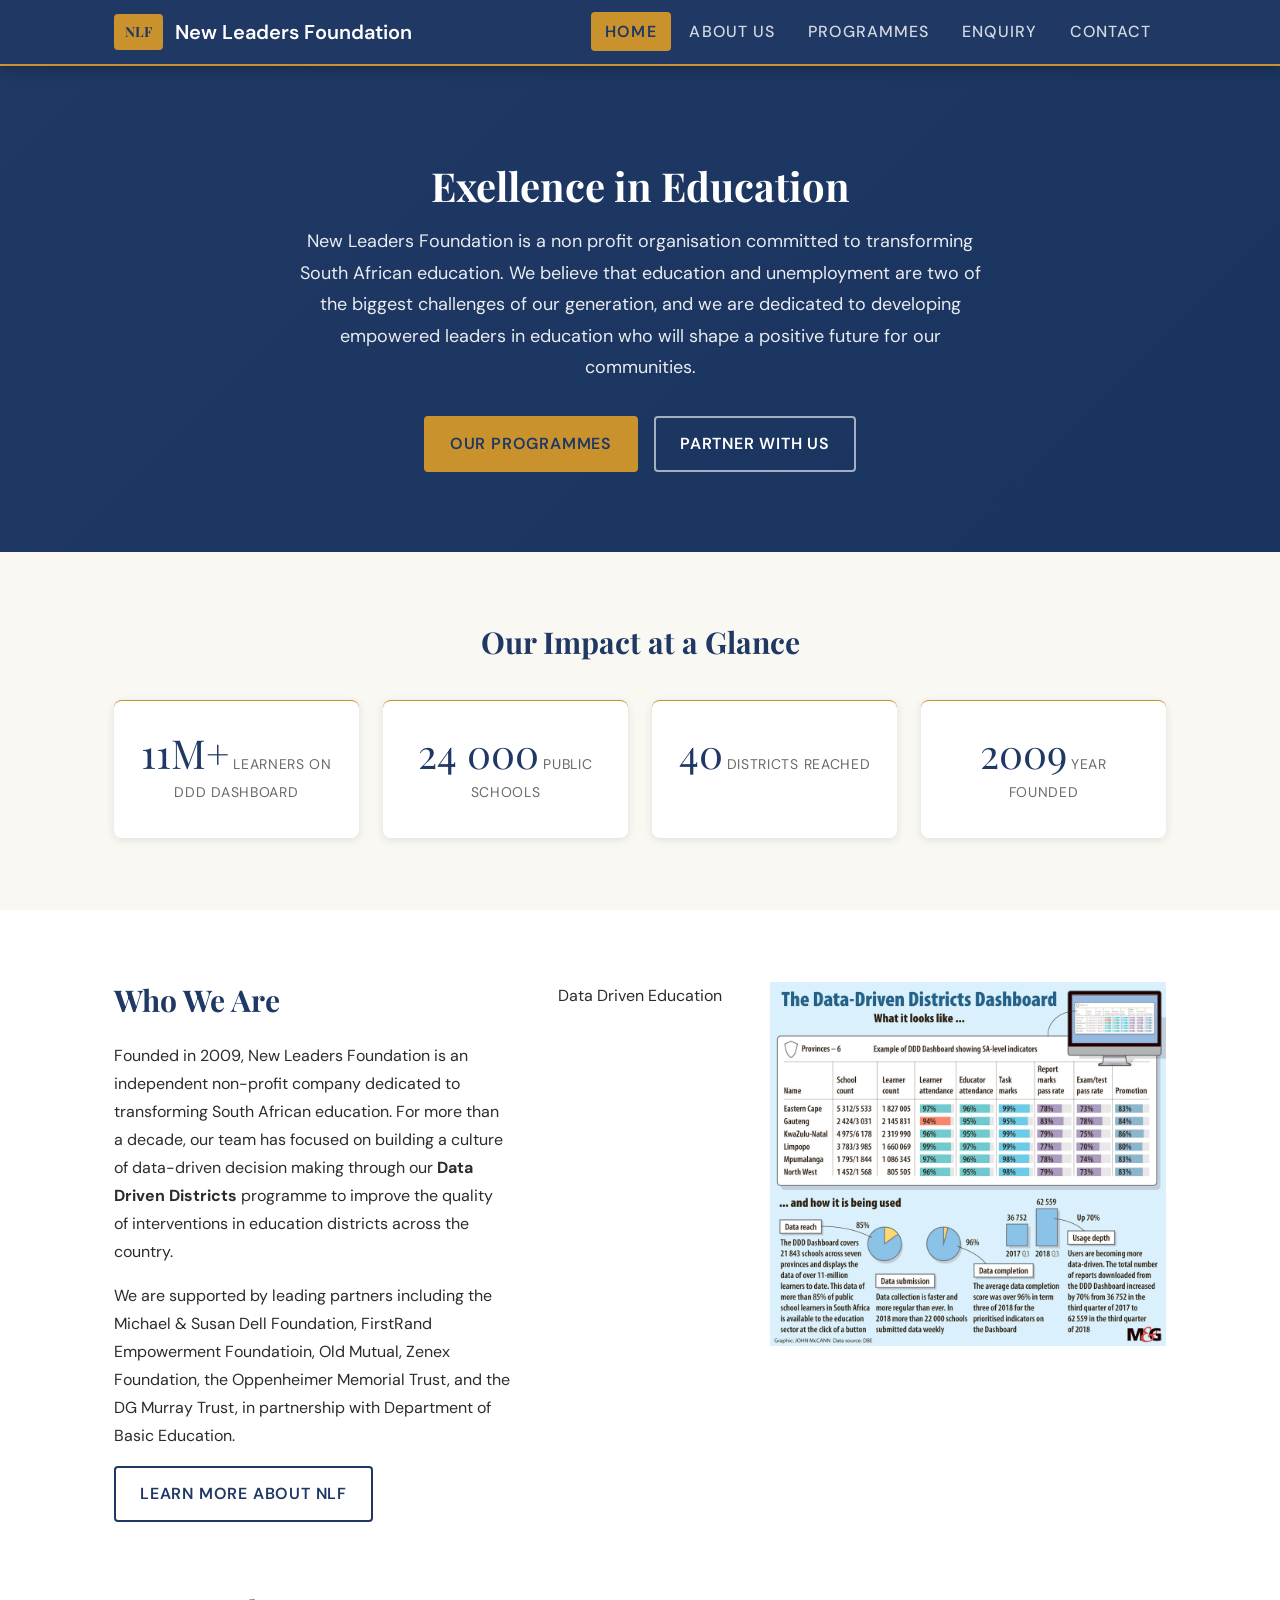
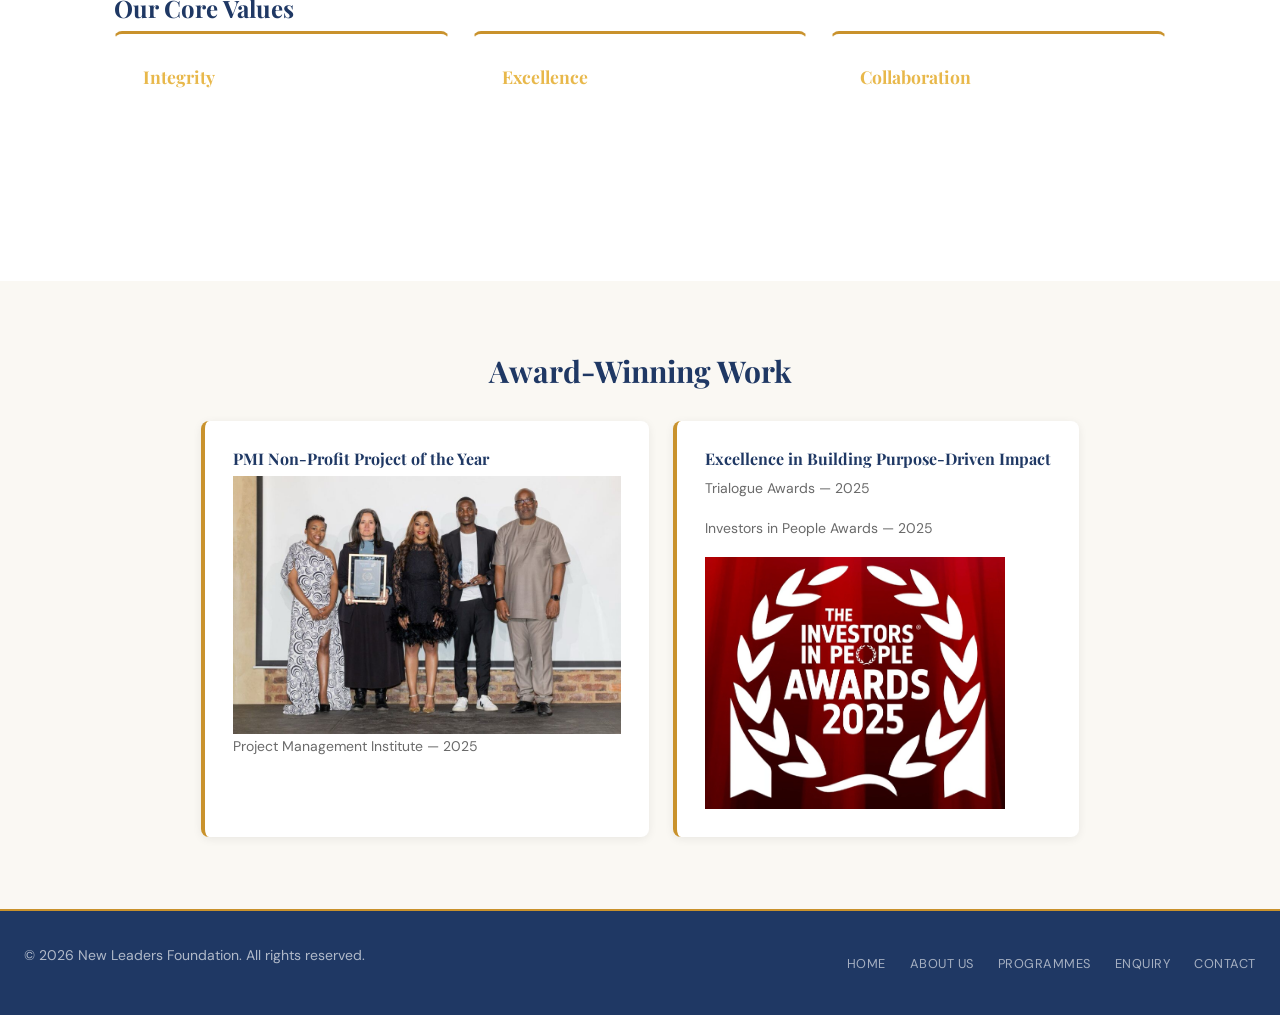
==== index.html @ c0b9c9fb "Adding all div tags needed to page" ====
<!DOCTYPE html>
<html lang="en">
<head>
    
    <meta charset="Utf-8">
    
    <meta name="viewport" content="width=device-width, initial-scale=1.0">
      
    <meta name="description" content="This is the New Leaders Foundation website. We are a non profit organization dedicated to developing and aiding the next generation of leaders."/>
    <meta name="keywords" content="New Leaders Foundation, NLF, Data Driven Districts, DDD, education, South Africa, NPO, DBE"/>
    <meta name="author" content="New Leaders Foundation"/>
    <title>Home - New Leaders Foundation</title>

    <!-- Same stylesheet used by all 5 pages -->
         <link rel="stylesheet" href="css/style.css">
         
    </head>

<body>
    <!-- The header has the NLF wording and the navigation menu, which is present on all pages -->
       <header>
          <div class="header-inner">
        <a href="index.html" class="logo">
        <span class="logo-badge">NLF</span>
        <span class="logo-name">New Leaders Foundation</span>
        </a>
     
        <!-- Navigation menu with links to all pages -->
        <nav aria-label="Main navigation">
          <ul class="nav-list">
            <li><a href="index.html" class="active">Home</a></li>
            <li><a href="about.html">About Us</a></li>
            <li><a href="services.html">Programmes</a></li>
            <li><a href="enquiry.html">Enquiry</a></li>
            <li><a href="contact.html">Contact</a></li>
          </ul>
        </nav>
       </div>
    </header>

    <!-- Main content has content for the home page -->
    <main>
    
     <!-- hero section with NLF's mission statement, core tagline, and 2 call-to-action button directing users to key pages -->
     <section class="hero">
        <div class="hero-content">
            <h1>Exellence in Education</h1>
            <p>
               New Leaders Foundation is a non profit organisation committed to transforming South African education.
               We believe that education and unemployment are two of the biggest challenges of our generation,
               and we are dedicated to developing empowered leaders in education who will shape a positive future
               for our communities.
            </p>

            <!-- Call-to-action buttons -->
             <div class="hero-buttons">
                <a href="services.html" class="btn btn-primary">Our Programmes</a>
                <a href="enquiry.html" class="btn btn-secondary">Partner With Us</a>
            
             </div>
        </div>
     </section>

        
        <section class="stats">
           <div class="container">
        <h2>Our Impact at a Glance</h2>
                <div class="stats-grid">
        <!-- 11M figure from DDD case study on newleaders.co.za -->
         <div class="stat-card">
         <span class="stat-number">11M+</span>
         <span class="stat-label">Learners on DDD Dashboard</span>
        </div>
         <!-- 24 000 schools from Trialogue / NLF directory listing -->
               <div class="stat-card">
              <span class="stat-number">24 000</span>
              <span class="stat-label">Public Schools</span>
            </div>
            <!-- 40 districts stated on newleaders.co.za homepage -->
              <div class="stat-card">
              <span class="stat-number">40</span>
              <span class="stat-label">Districts Reached</span>
              </div>
            <!-- Founded 2009, confirmed in PAIA manual and site -->
              <div class="stat-card">
              <span class="stat-number">2009</span>
              <span class="stat-label">Year Founded</span>
              </div>
            </div>
           </div>
      </section>
        
        <!-- New section talking about who we are -->
        <section class="about-summary">
          <div class="container">
                <div class="two-col">
                    <div class="col-text">
            <h2>Who We Are</h2>
            <p>
              Founded in 2009, New Leaders Foundation is an independent
              non-profit company dedicated to transforming South African
              education. For more than a decade, our team has focused on
              building a culture of data-driven decision making through our
              <strong>Data Driven Districts</strong> programme to improve
              the quality of interventions in education districts across the
              country.
            </p>
            <p>
               We are supported by leading partners including the 
               Michael & Susan Dell Foundation, FirstRand Empowerment
               Foundatioin, Old Mutual, Zenex Foundation, the Oppenheimer
               Memorial Trust, and the DG Murray Trust, in partnership with
               Department of Basic Education.
            </p>
            <a href="about.html" class="btn btn-outline">Learn More About NLF</a>
                    </div>
        
            <!-- Right column: image placeholder -->
          
              <p> Data Driven Education</p>
              <div class="col-image">
              <figure>
              <img src="img/Data Driven Education.jpg" alt="Data Driven Education" width="500" height="400">
            </figure>
              </div>
                </div>
          </div>
      </section>

      <!--  CORE VALUES SECTION Values taken directly from NLF's About Us page on www.newleaders.co.za — exact wording preserved. -->
      <section class="values">
        <div class="container">
          <h2>Our Core Values</h2>
              <div class="values-grid">
                <div class="value-card">
            <!-- Value 1: Integrity — exact quote from NLF site -->
              <h3>Integrity</h3>
              <p>
                "We are honest, open, ethical and fair. Our clients trust us
                to adhere to our word. We are honest about our impact and
                courageously learn from our successes and failures."
              </p>
             </div>
             <div class="value-card">
            <!-- Value 2: Excellence — exact quote from NLF site -->
              <h3>Excellence</h3>
              <p>
                "We strive to excel in everything we do. We consistently push
                our boundaries and measure our delivery. We boldly confront
                uncertainty and armed with passion and entrepreneurial spirit
                we deliver innovative solutions."
              </p>
               </div>
               <div class="value-card">
            <!-- Value 3: Collaboration — exact quote from NLF site -->
              <h3>Collaboration</h3>
              <p>
                "We believe that people working together can create greater
                impact than any one individual or organisation can accomplish
                alone."
              </p>
              </div>
            </div>
        </div>
      </section>
    

      <!-- AWARDS SECTION 2025 award recognition sourced from Trialogue NPO directory. -->
      <section class="awards">
        <div class="container">
          <h2>Award-Winning Work</h2>
              <div class="award-cards">
                <div class="award-card">
              <h3>PMI Non-Profit Project of the Year</h3>
             <small><img src="img/PrestigeAwards.jpg" alt="PMI Non-Profit Project of the Year Award" width="400" height="300"></small>
              <p>Project Management Institute &mdash; 2025</p>
              </div>
               <div class="award-card">
              <h3>Excellence in Building Purpose-Driven Impact</h3>
               <p>Trialogue Awards &mdash; 2025</p>
              <p>Investors in People Awards &mdash; 2025</p>
                 <small><img src="img/award won.png" alt="Investors in People Awards" width="300" height="300"></small>
                </div>
              </div>
        </div>
       </section>

    </main>

    <!-- The footer contains copyright information and is identical on all 5 pages -->
    <footer>
      <div class="footer-inner">
        <p>&copy; 2026 New Leaders Foundation. All rights reserved.</p>
       
       <nav aria-label="Footer navigation">
          <ul class="footer-nav">
            <li><a href="index.html">Home</a></li>
            <li><a href="about.html">About Us</a></li>
            <li><a href="services.html">Programmes</a></li>
            <li><a href="enquiry.html">Enquiry</a></li>
            <li><a href="contact.html">Contact</a></li>
        </ul>
        </nav>
      </div>
    </footer>

    <!-- Scripts -->
    <script src="js/script.js"></script>
</body>
</html>
---- css/style.css ----
@import url('https://fonts.googleapis.com/css2?family=Playfair+Display:wght@600;700&family=DM+Sans:wght@400;500;600&display=swap');

/* Root variables for colors and fonts */
:root {
    --navy-color: #1f3864;
    --gold-color: #c9922c;
    --cream-color: #faf8f3;
    --white-color: #ffffff;
    --text: #2c2c2c;
    --muted: #6a6a6a;
    --border-color: #e0dbd2; 
    --font-heading: 'Playfair Display', Georgia, serif;
    --font-body: 'DM Sans', Arial, sans-serif;
    --max-width: 1100px;
    --radius: 8px;
}

/*Reset some default styles */
*, *::before, *::after {
    box-sizing: border-box;
    margin: 0;
    padding: 0;
}

html {scroll-behavior: smooth; }

body {
    font-family: var(--font-body);
    font-size: 1rem;
    color: var(--text);
    background-color: var(--white-color);
    line-height: 1.75;
}

ul, ol { list-style: none; }
img { max-width: 100%; height: auto; display: block; }
a { text-decoration: none; color: inherit; }
p { margin-bottom: 1rem; }
p:last-child { margin-bottom: 0; }

h1, h2, h3, h4, h5, h6 {
    font-family: var(--font-heading);
    color: var(--navy-color);
    margin-bottom: 0.5rem;
    line-height: 1.2;
}

/*Container*/
.container {
    max-width: var(--max-width);
    margin: 0 auto;
    padding: 0 1.5rem;
}

/*Header*/
header {
    background-color: var(--navy-color);
    position: sticky;
    top: 0;
    z-index: 100;
    border-bottom: 2px solid var(--gold-color);
    box-shadow: 0 2px 12px rgba(0, 0, 0, 0.3);
}

.header-inner {
    max-width: var(--max-width);
    margin: 0 auto;
    padding: 0.9rem 1.5rem;
    display: flex;
    align-items: center;
    justify-content: space-between;
    gap: 1rem;
}

.logo { display: flex; align-items: center; gap: 0.75rem; }

.logo-badge {
    background-color: var(--gold-color);
    color: var(--navy-color);
    font-family: var(--font-heading);
    font-size: 0.875rem;
    font-weight: 700;
    padding: 0.35rem 0.7rem;
    border-radius: 4px;
}

.logo-name { color: var(--white-color); font-size: 1.25rem; font-weight: 600; }

.nav-list { display: flex; gap: 0.25rem; }

.nav-list a {
    color: rgba(255, 255, 255, 0.8);
    font-weight: 500;
    font-size: 1rem;
    letter-spacing: 0.07em;
    text-transform: uppercase;
    padding: 0.55rem 0.9rem;
    border-radius: 4px;
    transition: background-color 0.3s, color 0.3s;
}

.nav-list a:hover {
    background-color: rgba(255, 255, 255, 0.1);
    color: var(--white-color);
}

/*Active state for navigation links*/
.nav-list a:active { background-color: rgba(201, 146, 44, 0.25); }

/*Highlights the current page in the navigation*/
.nav-list a.active {
    background-color: var(--gold-color);
    color: var(--navy-color);
    font-weight: 600;
}

/*Buttons*/
.btn {
    display: inline-block;
    padding: 0.75rem 1.5rem;
    font-family: var(--font-body);
    font-size: 1rem;
    font-weight: 600;
    letter-spacing: 0.05em;
    text-transform: uppercase;
    border: 2px solid transparent;
    border-radius: 4px;
    cursor: pointer;
    transition: transform 0.2s, box-shadow 0.2s, background-color 0.3s;
}

.btn:hover { transform: translateY(-2px); box-shadow: 0 4px 16px rgba(0, 0, 0, 0.2); }
.btn:active { transform: translateY(0); box-shadow: none; }
.btn:focus-visible { outline: 3px solid var(--gold-color); outline-offset: 3px; }

.btn-primary {background-color: var(--gold-color); color: var(--navy-color); border-color: var(--gold-color); }
.btn-primary:hover { background-color: #e8b84b; border-color: #e8b84b; }

.btn-secondary { background-color: transparent; color: var(--white-color); border-color: rgba(255, 255, 255, 0.6); }
.btn-secondary:hover { background-color: rgba(255, 255, 255, 0.1); border-color: var(--white-color); }

.btn-outline { background-color: transparent; color: var(--navy-color); border-color: var(--navy-color); }
.btn-outline:hover { background-color: var(--navy-color); color: var(--white-color); }

/*Hero Section*/
.hero {
    background: linear-gradient(135deg, var(--navy-color) 0%, #1a3460 100%);
    padding: 6rem 1.5rem 5rem;
    text-align: center;
    color: var(--white-color); 
}

.hero-content { max-width: 700px; margin: 0 auto; }

.hero h1 { font-size: 2.5rem; margin-bottom: 1rem; color: var(--white-color); }
.hero p { font-size: 1.125rem; margin-bottom: 2rem; color: rgba(255, 255, 255, 0.9); }

.hero-buttons { display: flex; justify-content: center; gap: 1rem; flex-wrap: wrap; }

/* Page banner*/

.page-banner {
    background: linear-gradient(135deg, var(--navy-color) 0%, #1a3460 100%) ;
    padding: 3rem 1.5rem;
    text-align: center;
    color: var(--white-color);
    border-bottom: 2px solid var(--gold-color);
}

.page-banner h1 { font-size: 2rem; margin-bottom: 0.75rem; color: var(--white-color); }
.page-banner p { max-width: 540px; margin: 0 auto; color: rgba(255, 255, 255, 0.9); }

/*Content Sections*/
.content-section { padding: 4rem 1.5rem; }
.content-section.bg-light { background-color: var(--cream-color); }
.content-section h2 { font-size: 1.875rem; margin-bottom: 1rem; }
.content-section p { max-width: 720px; }

/*Two-column layout*/
.two-col {
    display: flex;
    gap: 3rem;
    flex-wrap: wrap;
    align-items: flex-start;
}
.col-text { flex: 1 1 280px; }
.col-image { flex: 1 1 280px; }

/*image placeholder*/
.image-placeholder {
    background-color: var(--cream-color);
    border: 2px dashed var(--border-color);
    border-radius: var(--radius);
    height: 15rem;
    display: flex;
    align-items: center;
    justify-content: center;
    color: var(--muted);
    gap: 0.5rem;
    text-align: center;
}

.image-placeholder small { font-size: 0.75rem; font-family: var(--font-body); }

/*Stats*/
.stats { padding: 4.5rem 1.5rem; background-color: var(--cream-color); }
.stats h2 { text-align: center; font-size: 1.875rem; margin-bottom: 2.5rem; }

.stats-grid {
    display: grid;
    grid-template-columns: repeat(auto-fit, minmax(11rem, 1fr));
    gap: 1.5rem;
}

.stat-card {
    background-color: var(--white-color);
    border-top: 1px solid var(--gold-color);
    border-radius: var(--radius);
    padding: 2rem 1.5rem;
    text-align: center;
    box-shadow: 0 2px 10px rgba(0, 0, 0, 0.1);
    transition: transform 0.2s;
}

.stat-card:hover { transform: translateY(-3px); }

.stat-number { font-family: var(--font-heading); font-size: 2.5rem; color: var(--navy-color); line-height: 1; }
.stat-label { font-size: 0.875rem; color: var(--muted); text-transform: uppercase; letter-spacing: 0.05em; margin-top: 0.5rem; }

/*About summary*/
.about-summary { padding: 4.5rem 1.5rem; }
.about-summary h2 { font-size: 1.875rem; margin-bottom: 1.5rem; }

/*Value section*/
.values-section { padding: 4.5rem 1.5rem; background-color: var(--navy-color); }
.values-section h2 { font-size: 1.875rem; margin-bottom: 2.5rem; color: var(--white-color); }

.values-grid { display: grid; grid-template-columns: repeat(auto-fit, minmax(16rem, 1fr));  gap: 1.5rem; }

.value-card {
    background-color: rgba(255, 255, 255, 0.06);
    border: 1px solid rgba(255, 255, 255, 0.1);
    border-top: 3px solid var(--gold-color);
    border-radius: var(--radius);
    padding: 2rem 1.75rem;
    transition: background-color 0.2s, transform 0.2s;
}

.value-card:hover { background-color: rgba(255, 255, 255, 0.1); transform: translateY(-3px); }
.value-card:active { transform: translateY(0); }
.value-card h3 { font-size: 1.1rem; color: #e8b84b; margin-bottom: 0.6rem; }
.value-card p { font-size: 0.9rem; color: rgba(255, 255, 255, 0.75); font-style: italic; }

/*Awards*/
.awards { padding: 4.5rem 1.5rem; background-color: var(--cream-color); text-align: center; }
.awards h2 { font-size: 1.875rem; margin-bottom: 2rem; }

.award-cards { display: flex; gap: 1.5rem; flex-wrap: wrap; justify-content: center; }

.award-card {
    background-color: var(--white-color);
    border-left: 4px solid var(--gold-color);
    border-radius: var(--radius);
    padding: 1.75rem;
    max-width: 28rem;
    text-align: left;
    box-shadow: 0 2px 10px rgba(0, 0, 0, 0.07);
    transition: box-shadow 0.2s;
}

.award-card:hover { box-shadow: 0 4px 20px rgba(0, 0, 0, 0.15); }
.award-card h3 { font-size: 1rem; color: var(--navy-color); margin-bottom: 0.5rem; }
.award-card p { font-size: 0.875rem; color: var(--muted); }

.awards-light { margin-top: 1.5rem; justify-content: flex-start; }

.award-card-light {
    background-color: var(--cream-color);
    border: 1px solid var(--border-color);
    border-left: 4px solid var(--gold-color);
    border-radius: var(--radius);
    padding: 1.75rem;
    max-width: 30rem;
}

/*Mission grid*/
.mission-grid { display: grid; grid-template-columns: repeat(auto-fit, minmax(16rem, 1fr)); gap: 1.5rem; margin-top: 1.5rem; }

.mission-card {
    background-color: var(--white-color);
    border-left: 4px solid var(--gold-color);
    border-radius: var(--radius);
    padding: 2rem 1.75rem;
    box-shadow: 0 2px 10px rgba(0, 0, 0, 0.07);
}

.mission-card h3 { font-size: 1.1rem; color: var(--navy-color); margin-bottom: 0.5rem; }

/*Team grid*/
.team-grid { display: grid; grid-template-columns: repeat(auto-fit, minmax(14rem, 1fr)); gap: 1.5rem; margin-top: 2rem; }

.team-card {
    background-color: var(--cream-color);
    border-radius: var(--radius);
    padding: 2rem 1.75rem;
    text-align: center;
    transition: transform 0.2s, box-shadow 0.2s;
}

.team-card:hover { transform: translateY(-3px); box-shadow: 0 4px 20px rgba(0, 0, 0, 0.1); }
.team-card:active { transform: translateY(0); }

.team-avatar { font-size: 3rem; margin-bottom: 0.75rem; }
.team-card h3 { font-size: 1.1rem; color: var(--navy-color); margin-bottom: 0.5rem; }
.team-role { font-size: 0.75rem; font-weight: 600; color: var(--gold-color); letter-spacing: 0.06em; text-transform: uppercase; margin-bottom: 0.75rem; }

/*Lists*/
.partner-list { list-style: disc; padding-left: 1.5rem; margin-top: 1rem; }
.partner-list li { margin-bottom: 0.5rem; font-size: 0.9375rem; }

.content-list { list-style: disc; padding-left: 1.5rem; margin: 0.75rem 0 1rem; }
.content-list li { margin-bottom: 0.5rem; }

.process-list { list-style: decimal; padding-left: 1.75rem; margin: 1rem 0; }
.process-list li { margin-bottom: 1rem; }

/*Impact grid*/
.impact-grid { display: grid; grid-template-columns: repeat(auto-fit, minmax(14rem, 1fr)); gap: 1.5rem; margin-top:1.75rem }

.impact-card {
    background-color: var(--white-color);
    border-top: 3px solid var(--gold-color);
    border-radius: var(--radius);
    padding: 2rem 1.75rem;
    box-shadow: 0 2px 10px rgba(0, 0, 0, 0.07);
    transition: transform 0.2s;
}
.impact-card:hover { transform: translateY(-3px); }
.impact-card h3 { font-size: 1.1rem; color: var(--navy-color); margin-bottom: 0.5rem; }

/*Enquiry options*/
.options-grid { display: grid; grid-template-columns: repeat(auto-fit, minmax(15rem, 1fr)); gap: 1.5rem; margin-top: 1.5rem; }

.option-card {
    background-color: var(--cream-color);
    border-top: 3px solid var(--gold-color);
    border-radius: var(--radius);
    padding: 2rem 1.75rem;
    transition: transform 0.2s;
}

.option-card:hover { transform: translateY(-3px); }
.option-card h3 { font-size: 1.1rem; color: var(--navy-color); margin-bottom: 0.75rem; }

/*Forms*/
.form-container { max-width: 680px; }
.enquiry-form { margin-top: 1.5rem; }
.form-group { margin-bottom: 1.5rem; }

.form-group label {
    display: block;
    font-size: 0.8rem;
    font-weight: 600;
    color: var(--navy-color);
    letter-spacing: 0.04em;
    text-transform: uppercase;
    margin-bottom: 0.5rem;
}

.form-group input,
.form-group select,
.form-group textarea {
    width: 100%;
    padding: 0.75rem 1rem;
    border: 1.5px solid var(--border-color);
    font-size: 0.9375rem;
    font-family: var(--font-body);
    color: var(--text);
    background-color: var(--white-color);
    border-radius: var(--radius);
    transition: border-color 0.2s, box-shadow 0.2s;
}

.form-group input:hover,
.form-group select:hover,
.form-group textarea:hover { border-color: #bbb6aa; }

.form-group input:focus,
.form-group select:focus,
.form-group textarea:focus {
    border-color: var(--gold-color);
    box-shadow: 0 0 0 3px rgba(201, 146, 44, 0.25);
    outline: none;
 }

 .form-group input:active,
 .form-group select:active,
 .form-group textarea:active { box-shadow: inset 0 1px 4px rgba(0, 0, 0, 0.1); }

 .required { color: #c0392b; }
 .form-note { font-size: 0.75rem; color: var(--muted); margin-top: 0.4rem; }

 /*Office locations*/
.office-grid { display: grid; grid-template-columns: repeat(auto-fit, minmax(16rem, 1fr)); gap: 1.75rem; margin-top: 1.75rem; }

.office-card {
    background-color: var(--cream-color);
    border-left: 3px solid var(--gold-color);
    border-radius: var(--radius);
    padding: 2rem 1.75rem;
    transition: box-shadow 0.2s;
}

.office-card:hover { box-shadow: 0 4px 20px rgba(0, 0, 0, 0.1); }
.office-card h3 { font-size: 1.1rem; color: var(--navy-color); margin-bottom: 0.5rem; font-weight: 700; }
 
address { font-style: normal; line-height: 1.8; font-size: 0.9375rem; margin-bottom: 1rem; }
.contact-details { list-style: none; }
.contact-details li { margin-bottom: 0.5rem; font-size: 0.9375rem; }
.contact-details a { color: var(--navy-color); text-decoration: underline; transition: color 0.2s; }
.contact-details a:hover { color: var(--gold-color); }

/*Map placeholders*/
.maps-grid { display: grid; grid-template-columns: repeat(auto-fit, minmax(16rem, 1fr)); gap: 1.75rem; margin-top: 1.75rem; }

.map-placeholder {
    background-color: var(--cream-color);
    border: 2px dashed var(--border-color);
    border-radius: var(--radius);
    height: 12rem;
    display: flex;
    flex-direction: column;
    align-items: center;
    justify-content: center;
    color: var(--muted);
    font-size: 1.25rem;
    gap: 0.5rem;
    text-align: center;
}

.map-placeholder small { font-size: 0.75rem; display: block; }

/*Footer*/
footer {
    background-color: var(--navy-color);
    padding: 2rem 1.5rem;
    border-top: 2px solid var(--gold-color);
}

.footer-inner {
    display: flex;
    align-items: center;
    justify-content: space-between;
    flex-wrap: wrap;
    gap: 1rem;
    color: rgba( 255, 255, 255, 0.65);
}

.footer-inner p { font-size: 0.875rem; }

.footer-nav { display: flex; gap: 1.5rem; flex-wrap: wrap; }

.footer-nav a {
    font-size: 0.8rem;
    color: rgba(255,255,255,0.6);
    letter-spacing: 0.04em;
    text-transform: uppercase;
    transition: color 0.2s;
}

.footer-nav a:hover { color: #e8b84b; }
.footer-nav a:active { color: var(--gold-color); }

/*Responsive design
 Breakpoints: Phone:520px, Tablet: 900px*/
@media (max-width: 900px) {

/*Layout*/

.two-col { flex-direction: column; gap: 2rem; }
.col-text, .col-image { flex: 1 1 100%; }
.stats-grid { grid-template-columns: repeat(2, 1fr); }
.values-grid { grid-template-columns: repeat(2, 1fr); }
.team-grid { grid-template-columns: repeat(2, 1fr); }

.content-section, .stats, .values-section, .awards, .about-summary { padding: 3rem 1.5rem; }

/*Typography*/
.hero h1 { font-size: 2rem; }
.hero { padding: 4rem 1.5rem 3rem; }
.page-banner h1 { font-size: 1.875rem; }
.content-section h2, .stats h2, .values-section h2, .awards h2 { font-size: 1.625rem; }
.stat-number { font-size: 2rem; }

/*Navigation*/
.nav-list a { font-size: 0.75rem; padding: 0.5rem 0.7rem; }
.logo-name { font-size: 1rem; }

/*Images*/
img { max-width: 100%; width: 100%; height: auto; }
 .img-placeholder { height: 13rem; }
 .map-placeholder { height: 10rem; }
}

/*Phone*/
@media (max-width: 520px) {

 /* Layout */
    .header-inner { flex-direction: column; align-items: flex-start; gap: 0.5rem; }
    .nav-list { width: 100%; flex-wrap: wrap; padding-bottom: 0.5rem; }
    .stats-grid, .values-grid, .team-grid, .mission-grid,
    .impact-grid, .options-grid, .office-grid, .maps-grid { grid-template-columns: 1fr; }
    .award-cards { flex-direction: column; }
    .award-card, .award-card-light { max-width: 100%; }
    .hero-buttons { flex-direction: column; align-items: center; }
    .hero-buttons .btn { width: 100%; max-width: 18rem; text-align: center; }
    .content-section, .stats, .values-section, .awards, .about-summary { padding: 2.5rem 1rem; }
    .footer-inner { flex-direction: column; align-items: center; text-align: center; }
    .footer-nav   { justify-content: center; gap: 1rem; }
    .container    { padding: 0 1rem; }

    /* Typography */
    .hero h1 { font-size: 1.75rem; }
    .hero p  { font-size: 1rem; }
    .hero    { padding: 3rem 1rem 2rem; }
    .page-banner h1 { font-size: 1.75rem; }
    .page-banner    { padding: 2.5rem 1.25rem; }
    .content-section h2, .stats h2, .values-section h2, .awards h2 { font-size: 1.4rem; }
    body { font-size: 0.9375rem; }
    .stat-number { font-size: 1.875rem; }

    /* Navigation */
    .nav-list a { font-size: 0.7rem; padding: 0.45rem 0.65rem; }

    /* Images */
    img { max-width: 100%; width: 100%; height: auto; object-fit: cover; }
    .img-placeholder { height: 10rem; }
    .map-placeholder { height: 9rem; }

    /* Forms*/
    .form-group input,
    .form-group select,
    .form-group textarea { font-size: 1rem; padding: 0.7rem 0.75rem; }
}
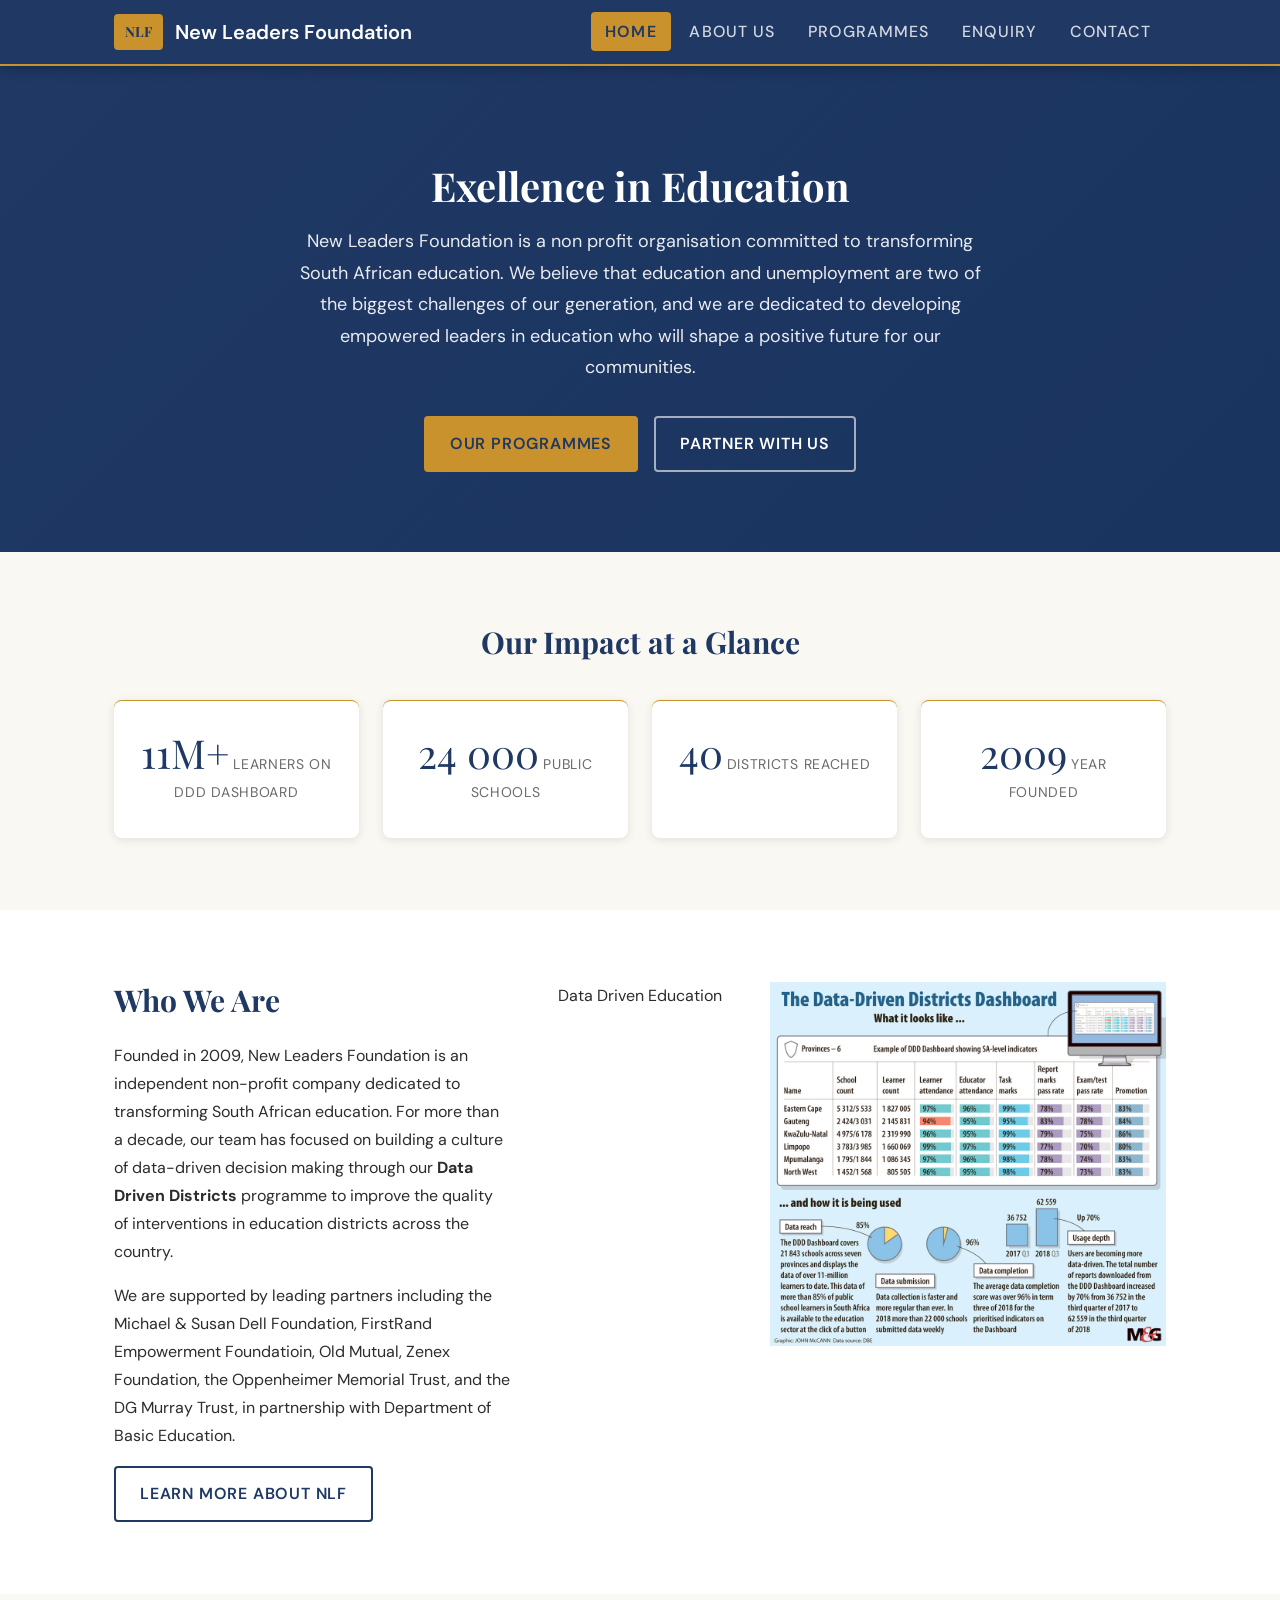
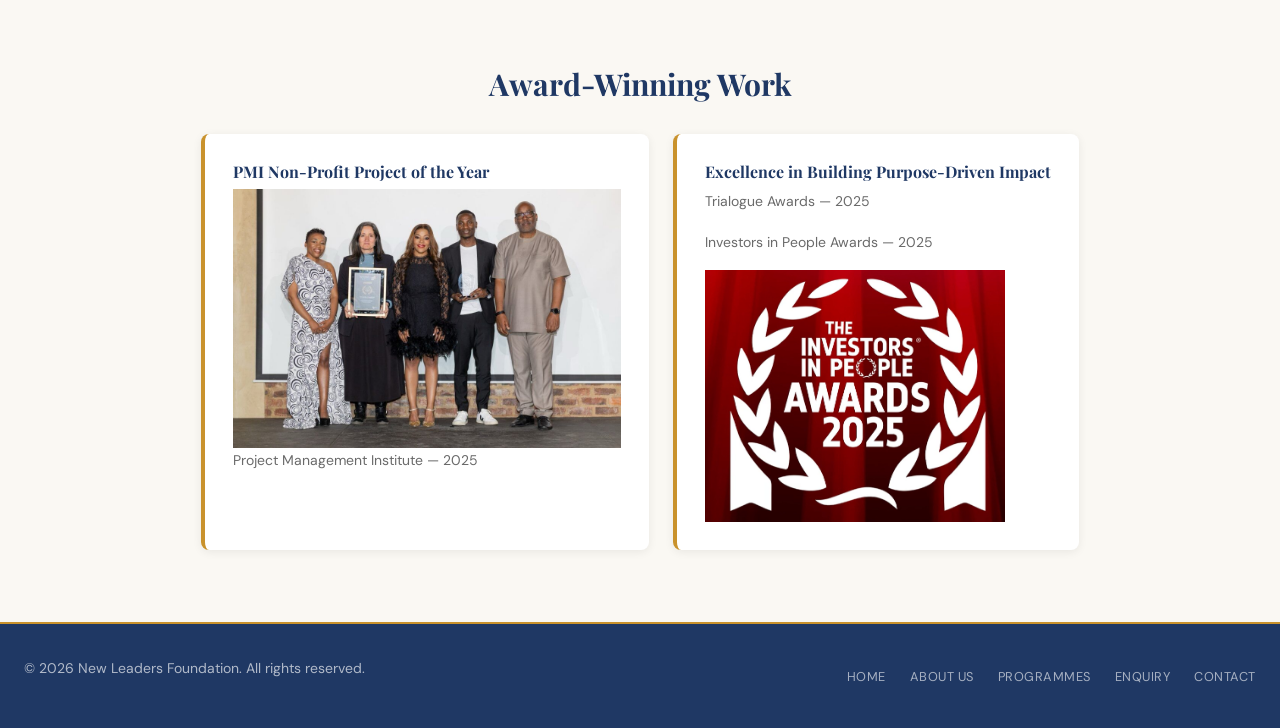
==== commit 7768363f: "removed core values from index as its on about page" ====
--- a/index.html
+++ b/index.html
@@ -126,45 +126,7 @@
                 </div>
           </div>
       </section>
-
-      <!--  CORE VALUES SECTION Values taken directly from NLF's About Us page on www.newleaders.co.za — exact wording preserved. -->
-      <section class="values">
-        <div class="container">
-          <h2>Our Core Values</h2>
-              <div class="values-grid">
-                <div class="value-card">
-            <!-- Value 1: Integrity — exact quote from NLF site -->
-              <h3>Integrity</h3>
-              <p>
-                "We are honest, open, ethical and fair. Our clients trust us
-                to adhere to our word. We are honest about our impact and
-                courageously learn from our successes and failures."
-              </p>
-             </div>
-             <div class="value-card">
-            <!-- Value 2: Excellence — exact quote from NLF site -->
-              <h3>Excellence</h3>
-              <p>
-                "We strive to excel in everything we do. We consistently push
-                our boundaries and measure our delivery. We boldly confront
-                uncertainty and armed with passion and entrepreneurial spirit
-                we deliver innovative solutions."
-              </p>
-               </div>
-               <div class="value-card">
-            <!-- Value 3: Collaboration — exact quote from NLF site -->
-              <h3>Collaboration</h3>
-              <p>
-                "We believe that people working together can create greater
-                impact than any one individual or organisation can accomplish
-                alone."
-              </p>
-              </div>
-            </div>
-        </div>
-      </section>
     
-
       <!-- AWARDS SECTION 2025 award recognition sourced from Trialogue NPO directory. -->
       <section class="awards">
         <div class="container">
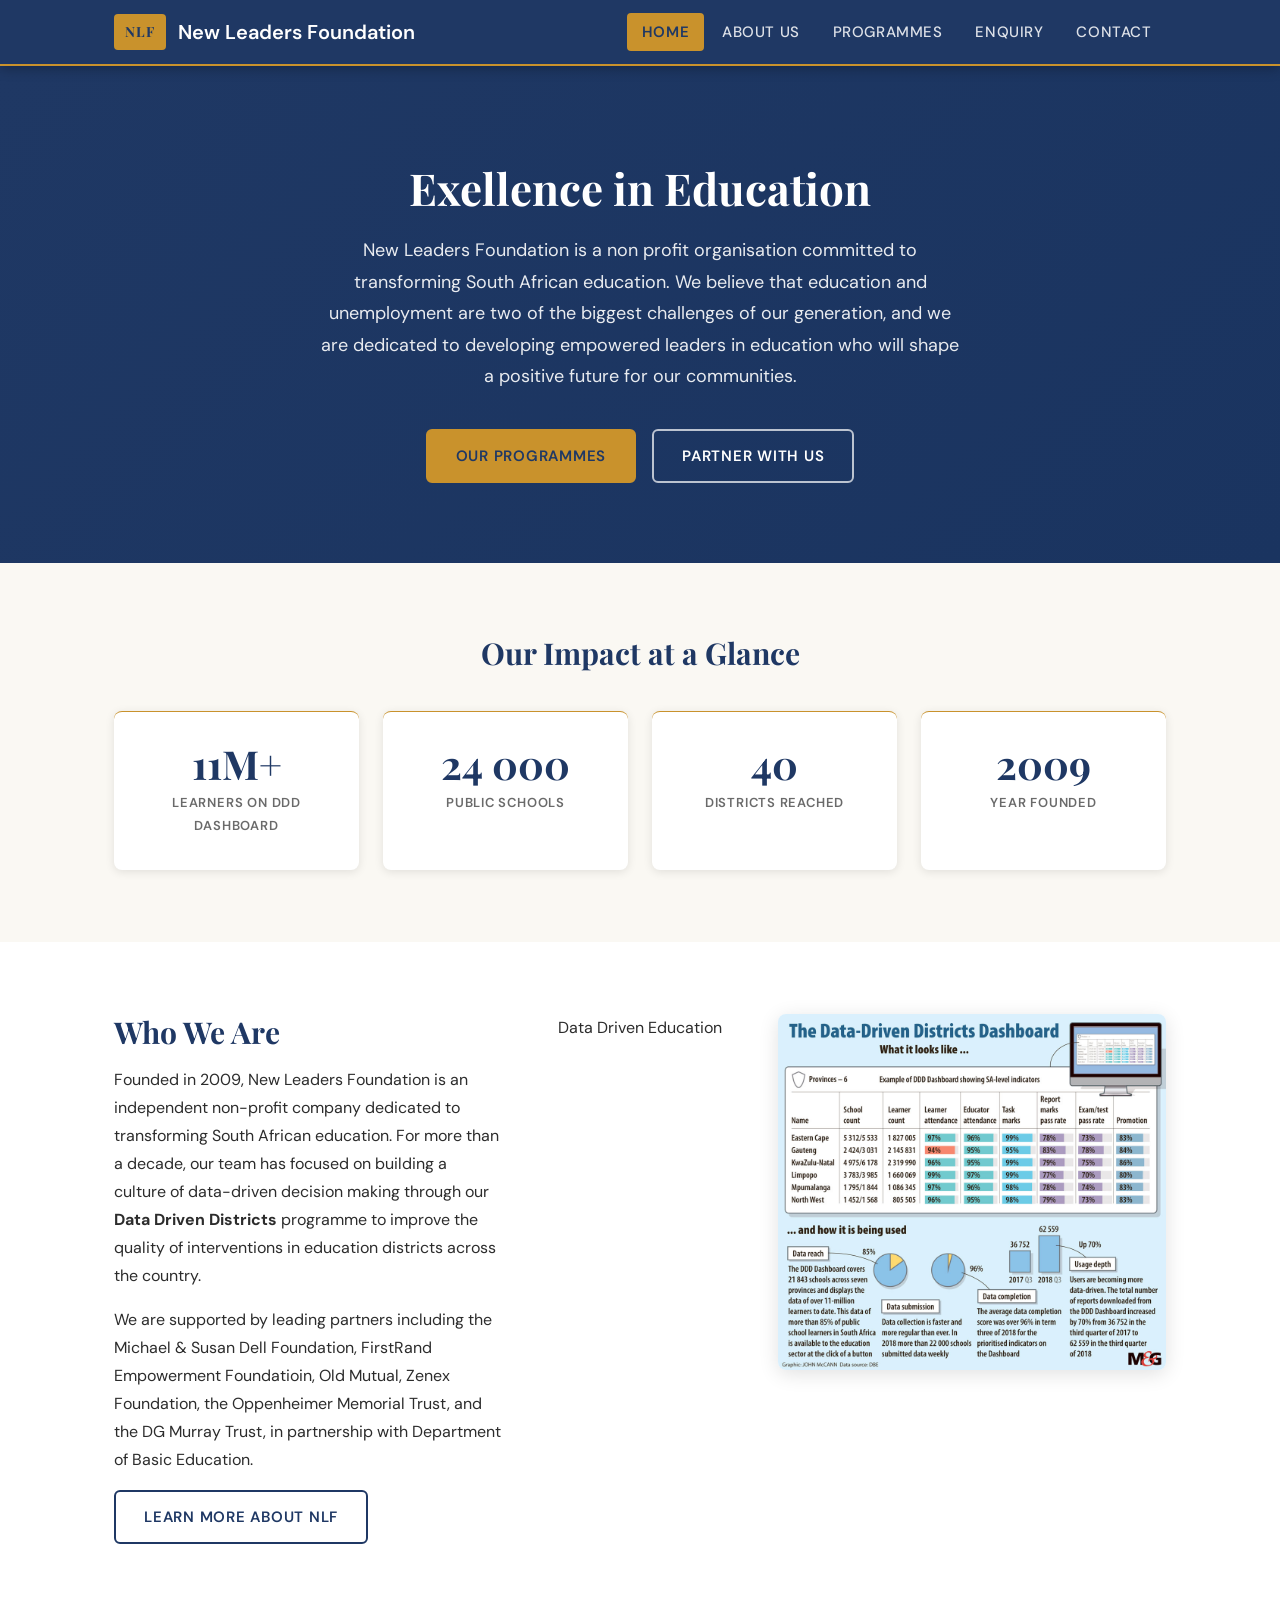
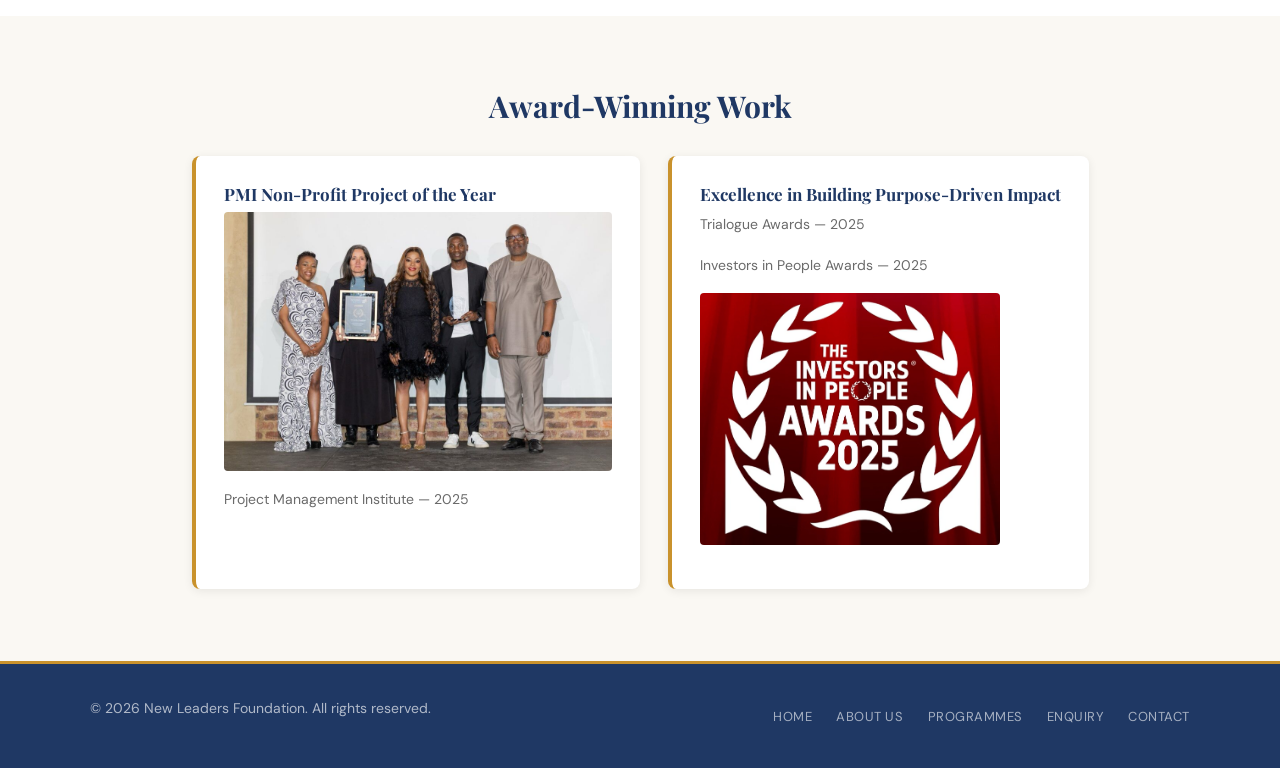
==== commit ee817f9c: "removed navigation from footer" ====
--- a/index.html
+++ b/index.html
@@ -154,7 +154,7 @@
       <div class="footer-inner">
         <p>&copy; 2026 New Leaders Foundation. All rights reserved.</p>
        
-       <nav aria-label="Footer navigation">
+       <nav aria-label="Footer">
           <ul class="footer-nav">
             <li><a href="index.html">Home</a></li>
             <li><a href="about.html">About Us</a></li>
--- a/css/style.css
+++ b/css/style.css
@@ -82,6 +82,7 @@
     font-weight: 700;
     padding: 0.35rem 0.7rem;
     border-radius: 4px;
+    letter-spacing: 1px;
 }
 
 .logo-name { color: var(--white-color); font-size: 1.25rem; font-weight: 600; }
@@ -89,23 +90,23 @@
 .nav-list { display: flex; gap: 0.25rem; }
 
 .nav-list a {
-    color: rgba(255, 255, 255, 0.8);
+    color: rgba(255, 255, 255, 0.85);
     font-weight: 500;
-    font-size: 1rem;
-    letter-spacing: 0.07em;
+    font-size: 0.9375rem;
+    letter-spacing: 0.04em;
     text-transform: uppercase;
     padding: 0.55rem 0.9rem;
     border-radius: 4px;
-    transition: background-color 0.3s, color 0.3s;
+    transition: background-color 0.2s, color 0.2s;
 }
 
 .nav-list a:hover {
-    background-color: rgba(255, 255, 255, 0.1);
+    background-color: rgba(255, 255, 255, 0.12);
     color: var(--white-color);
 }
 
 /*Active state for navigation links*/
-.nav-list a:active { background-color: rgba(201, 146, 44, 0.25); }
+.nav-list a:active { background-color: rgba(201, 146, 44, 0.3); }
 
 /*Highlights the current page in the navigation*/
 .nav-list a.active {
@@ -117,27 +118,27 @@
 /*Buttons*/
 .btn {
     display: inline-block;
-    padding: 0.75rem 1.5rem;
+    padding: 0.75rem 1.75rem;
     font-family: var(--font-body);
-    font-size: 1rem;
+    font-size: 0.9375rem;
     font-weight: 600;
     letter-spacing: 0.05em;
     text-transform: uppercase;
     border: 2px solid transparent;
-    border-radius: 4px;
+    border-radius: 6px;
     cursor: pointer;
-    transition: transform 0.2s, box-shadow 0.2s, background-color 0.3s;
-}
-
-.btn:hover { transform: translateY(-2px); box-shadow: 0 4px 16px rgba(0, 0, 0, 0.2); }
+    transition: transform 0.2s, box-shadow 0.2s, background-color 0.3s, color 0.2s;
+}
+
+.btn:hover { transform: translateY(-2px); box-shadow: 0 4px 16px rgba(0, 0, 0, 0.18); }
 .btn:active { transform: translateY(0); box-shadow: none; }
 .btn:focus-visible { outline: 3px solid var(--gold-color); outline-offset: 3px; }
 
 .btn-primary {background-color: var(--gold-color); color: var(--navy-color); border-color: var(--gold-color); }
 .btn-primary:hover { background-color: #e8b84b; border-color: #e8b84b; }
 
-.btn-secondary { background-color: transparent; color: var(--white-color); border-color: rgba(255, 255, 255, 0.6); }
-.btn-secondary:hover { background-color: rgba(255, 255, 255, 0.1); border-color: var(--white-color); }
+.btn-secondary { background-color: transparent; color: var(--white-color); border-color: rgba(255, 255, 255, 0.7); }
+.btn-secondary:hover { background-color: rgba(255, 255, 255, 0.12); border-color: var(--white-color); }
 
 .btn-outline { background-color: transparent; color: var(--navy-color); border-color: var(--navy-color); }
 .btn-outline:hover { background-color: var(--navy-color); color: var(--white-color); }
@@ -150,10 +151,10 @@
     color: var(--white-color); 
 }
 
-.hero-content { max-width: 700px; margin: 0 auto; }
-
-.hero h1 { font-size: 2.5rem; margin-bottom: 1rem; color: var(--white-color); }
-.hero p { font-size: 1.125rem; margin-bottom: 2rem; color: rgba(255, 255, 255, 0.9); }
+.hero-content { max-width: 760px; margin: 0 auto; }
+
+.hero h1 { font-size: 2.75rem; margin-bottom: 1.25rem; color: var(--white-color); }
+.hero p { font-size: 1.125rem; margin-bottom: 2.25rem; color: rgba(255, 255, 255, 0.9); max-width: 640px; margin-left: auto; margin-right: auto; }
 
 .hero-buttons { display: flex; justify-content: center; gap: 1rem; flex-wrap: wrap; }
 
@@ -164,27 +165,29 @@
     padding: 3rem 1.5rem;
     text-align: center;
     color: var(--white-color);
-    border-bottom: 2px solid var(--gold-color);
-}
-
-.page-banner h1 { font-size: 2rem; margin-bottom: 0.75rem; color: var(--white-color); }
-.page-banner p { max-width: 540px; margin: 0 auto; color: rgba(255, 255, 255, 0.9); }
+    border-bottom: 3px solid var(--gold-color);
+}
+
+.page-banner h1 { font-size: 2.25rem; margin-bottom: 0.75rem; color: var(--white-color); }
+.page-banner p { max-width: 580px; margin: 0 auto; color: rgba(255, 255, 255, 0.88); font-size: 1.0625rem; }
 
 /*Content Sections*/
-.content-section { padding: 4rem 1.5rem; }
+.content-section { padding: 4.5rem 1.5rem; }
 .content-section.bg-light { background-color: var(--cream-color); }
 .content-section h2 { font-size: 1.875rem; margin-bottom: 1rem; }
-.content-section p { max-width: 720px; }
+.content-section p { max-width: 760px; }
 
 /*Two-column layout*/
 .two-col {
     display: flex;
-    gap: 3rem;
+    gap: 3.5rem;
     flex-wrap: wrap;
     align-items: flex-start;
 }
 .col-text { flex: 1 1 280px; }
 .col-image { flex: 1 1 280px; }
+
+.col-image img { border-radius: var(--radius); box-shadow: 0 4px 20px rgba(0, 0, 0, 0.12); width: 100%;  }
 
 /*image placeholder*/
 .image-placeholder {
@@ -193,9 +196,11 @@
     border-radius: var(--radius);
     height: 15rem;
     display: flex;
+    flex-direction: column;
     align-items: center;
     justify-content: center;
     color: var(--muted);
+    font-size: 1.5rem;
     gap: 0.5rem;
     text-align: center;
 }
@@ -208,7 +213,7 @@
 
 .stats-grid {
     display: grid;
-    grid-template-columns: repeat(auto-fit, minmax(11rem, 1fr));
+    grid-template-columns: repeat(auto-fit, minmax(12rem, 1fr));
     gap: 1.5rem;
 }
 
@@ -219,23 +224,26 @@
     padding: 2rem 1.5rem;
     text-align: center;
     box-shadow: 0 2px 10px rgba(0, 0, 0, 0.1);
-    transition: transform 0.2s;
-}
-
-.stat-card:hover { transform: translateY(-3px); }
-
-.stat-number { font-family: var(--font-heading); font-size: 2.5rem; color: var(--navy-color); line-height: 1; }
-.stat-label { font-size: 0.875rem; color: var(--muted); text-transform: uppercase; letter-spacing: 0.05em; margin-top: 0.5rem; }
+    display: flex;
+    flex-direction: column;
+    gap: 0.5rem;
+    transition: transform 0.2s, box-shadow 0.2s;
+}
+
+.stat-card:hover { transform: translateY(-4px); box-shadow: 0 4px 20px rgba(0, 0, 0, 0.12); }
+
+.stat-number { font-family: var(--font-heading); font-size: 2.5rem; color: var(--navy-color); line-height: 1; font-weight: 700; }
+.stat-label { font-size: 0.8125rem; color: var(--muted); text-transform: uppercase; letter-spacing: 0.06em; font-weight: 600; }
 
 /*About summary*/
-.about-summary { padding: 4.5rem 1.5rem; }
-.about-summary h2 { font-size: 1.875rem; margin-bottom: 1.5rem; }
+.about-summary { padding: 4.5rem 1.5rem; background-color: var(--white-color); }
+.about-summary h2 { font-size: 1.875rem; margin-bottom: 1rem; }
 
 /*Value section*/
 .values-section { padding: 4.5rem 1.5rem; background-color: var(--navy-color); }
-.values-section h2 { font-size: 1.875rem; margin-bottom: 2.5rem; color: var(--white-color); }
-
-.values-grid { display: grid; grid-template-columns: repeat(auto-fit, minmax(16rem, 1fr));  gap: 1.5rem; }
+.values-section h2 { font-size: 1.875rem; margin-bottom: 2.5rem; color: var(--white-color); text-align: center; }
+
+.values-grid { display: grid; grid-template-columns: repeat(auto-fit, minmax(17rem, 1fr));  gap: 1.5rem; }
 
 .value-card {
     background-color: rgba(255, 255, 255, 0.06);
@@ -246,16 +254,16 @@
     transition: background-color 0.2s, transform 0.2s;
 }
 
-.value-card:hover { background-color: rgba(255, 255, 255, 0.1); transform: translateY(-3px); }
+.value-card:hover { background-color: rgba(255, 255, 255, 0.12); transform: translateY(-3px); }
 .value-card:active { transform: translateY(0); }
-.value-card h3 { font-size: 1.1rem; color: #e8b84b; margin-bottom: 0.6rem; }
-.value-card p { font-size: 0.9rem; color: rgba(255, 255, 255, 0.75); font-style: italic; }
+.value-card h3 { font-size: 1.1rem; color: #e8b84b; margin-bottom: 0.75rem; }
+.value-card p { font-size: 0.9rem; color: rgba(255, 255, 255, 0.8); font-style: italic; }
 
 /*Awards*/
 .awards { padding: 4.5rem 1.5rem; background-color: var(--cream-color); text-align: center; }
 .awards h2 { font-size: 1.875rem; margin-bottom: 2rem; }
 
-.award-cards { display: flex; gap: 1.5rem; flex-wrap: wrap; justify-content: center; }
+.award-cards { display: flex; gap: 1.75rem; flex-wrap: wrap; justify-content: center; }
 
 .award-card {
     background-color: var(--white-color);
@@ -264,27 +272,18 @@
     padding: 1.75rem;
     max-width: 28rem;
     text-align: left;
-    box-shadow: 0 2px 10px rgba(0, 0, 0, 0.07);
-    transition: box-shadow 0.2s;
-}
-
-.award-card:hover { box-shadow: 0 4px 20px rgba(0, 0, 0, 0.15); }
-.award-card h3 { font-size: 1rem; color: var(--navy-color); margin-bottom: 0.5rem; }
+    box-shadow: 0 2px 10px rgba(0, 0, 0, 0.08);
+    transition: box-shadow 0.2s, transform 0.2s;
+}
+
+.award-card:hover { box-shadow: 0 6px 24px rgba(0, 0, 0, 0.14); transform: translateY(-3px); }
+.award-card img { border-radius: 4px; margin-bottom: 1rem; }
+.award-card h3 { font-size: 1.0625rem; color: var(--navy-color); margin-bottom: 0.5rem; }
 .award-card p { font-size: 0.875rem; color: var(--muted); }
 
-.awards-light { margin-top: 1.5rem; justify-content: flex-start; }
-
-.award-card-light {
-    background-color: var(--cream-color);
-    border: 1px solid var(--border-color);
-    border-left: 4px solid var(--gold-color);
-    border-radius: var(--radius);
-    padding: 1.75rem;
-    max-width: 30rem;
-}
 
 /*Mission grid*/
-.mission-grid { display: grid; grid-template-columns: repeat(auto-fit, minmax(16rem, 1fr)); gap: 1.5rem; margin-top: 1.5rem; }
+.mission-grid { display: grid; grid-template-columns: repeat(auto-fit, minmax(18rem, 1fr)); gap: 1.5rem; margin-top: 1.5rem; }
 
 .mission-card {
     background-color: var(--white-color);
@@ -294,25 +293,26 @@
     box-shadow: 0 2px 10px rgba(0, 0, 0, 0.07);
 }
 
-.mission-card h3 { font-size: 1.1rem; color: var(--navy-color); margin-bottom: 0.5rem; }
+.mission-card h3 { font-size: 1.25rem; color: var(--navy-color); margin-bottom: 0.75rem; }
 
 /*Team grid*/
-.team-grid { display: grid; grid-template-columns: repeat(auto-fit, minmax(14rem, 1fr)); gap: 1.5rem; margin-top: 2rem; }
+.team-grid { display: grid; grid-template-columns: repeat(auto-fit, minmax(15rem, 1fr)); gap: 1.5rem; margin-top: 2rem; }
 
 .team-card {
     background-color: var(--cream-color);
     border-radius: var(--radius);
     padding: 2rem 1.75rem;
     text-align: center;
-    transition: transform 0.2s, box-shadow 0.2s;
-}
-
-.team-card:hover { transform: translateY(-3px); box-shadow: 0 4px 20px rgba(0, 0, 0, 0.1); }
+    border-top: 3px solid transparent;
+    transition: transform 0.2s, box-shadow 0.2s, border-color 0.2s;
+}
+
+.team-card:hover { transform: translateY(-4px); box-shadow: 0 6px 20px rgba(0, 0, 0, 0.1); border-top-color: var(--gold-color); }
 .team-card:active { transform: translateY(0); }
 
-.team-avatar { font-size: 3rem; margin-bottom: 0.75rem; }
-.team-card h3 { font-size: 1.1rem; color: var(--navy-color); margin-bottom: 0.5rem; }
-.team-role { font-size: 0.75rem; font-weight: 600; color: var(--gold-color); letter-spacing: 0.06em; text-transform: uppercase; margin-bottom: 0.75rem; }
+.team-avatar { font-size: 2.5rem; margin-bottom: 0.75rem; }
+.team-card h3 { font-size: 1.125rem; color: var(--navy-color); margin-bottom: 0.25rem; }
+.team-role { font-size: 0.8rem; font-weight: 600; color: var(--gold-color); letter-spacing: 0.05em; text-transform: uppercase; margin-bottom: 0.75rem; }
 
 /*Lists*/
 .partner-list { list-style: disc; padding-left: 1.5rem; margin-top: 1rem; }
@@ -322,44 +322,31 @@
 .content-list li { margin-bottom: 0.5rem; }
 
 .process-list { list-style: decimal; padding-left: 1.75rem; margin: 1rem 0; }
-.process-list li { margin-bottom: 1rem; }
+.process-list li { margin-bottom: 1rem; line-height: 1.7; }
 
 /*Impact grid*/
-.impact-grid { display: grid; grid-template-columns: repeat(auto-fit, minmax(14rem, 1fr)); gap: 1.5rem; margin-top:1.75rem }
+.impact-grid { display: grid; grid-template-columns: repeat(auto-fit, minmax(14rem, 1fr)); gap: 1.5rem; margin-top: 2rem }
 
 .impact-card {
     background-color: var(--white-color);
-    border-top: 3px solid var(--gold-color);
-    border-radius: var(--radius);
-    padding: 2rem 1.75rem;
+    border-top: 4px solid var(--gold-color);
+    border-radius: var(--radius);
+    padding: 2rem 1.5rem;
     box-shadow: 0 2px 10px rgba(0, 0, 0, 0.07);
     transition: transform 0.2s;
 }
 .impact-card:hover { transform: translateY(-3px); }
-.impact-card h3 { font-size: 1.1rem; color: var(--navy-color); margin-bottom: 0.5rem; }
-
-/*Enquiry options*/
-.options-grid { display: grid; grid-template-columns: repeat(auto-fit, minmax(15rem, 1fr)); gap: 1.5rem; margin-top: 1.5rem; }
-
-.option-card {
-    background-color: var(--cream-color);
-    border-top: 3px solid var(--gold-color);
-    border-radius: var(--radius);
-    padding: 2rem 1.75rem;
-    transition: transform 0.2s;
-}
-
-.option-card:hover { transform: translateY(-3px); }
-.option-card h3 { font-size: 1.1rem; color: var(--navy-color); margin-bottom: 0.75rem; }
+.impact-card h3 { font-size: 1.0625rem; color: var(--navy-color); margin-bottom: 0.5rem; }
+
 
 /*Forms*/
 .form-container { max-width: 680px; }
-.enquiry-form { margin-top: 1.5rem; }
+.enquiry-form { margin-top: 1.75rem; }
 .form-group { margin-bottom: 1.5rem; }
 
 .form-group label {
     display: block;
-    font-size: 0.8rem;
+    font-size: 0.8125rem;
     font-weight: 600;
     color: var(--navy-color);
     letter-spacing: 0.04em;
@@ -383,13 +370,13 @@
 
 .form-group input:hover,
 .form-group select:hover,
-.form-group textarea:hover { border-color: #bbb6aa; }
+.form-group textarea:hover { border-color: #aaaaaa; }
 
 .form-group input:focus,
 .form-group select:focus,
 .form-group textarea:focus {
     border-color: var(--gold-color);
-    box-shadow: 0 0 0 3px rgba(201, 146, 44, 0.25);
+    box-shadow: 0 0 0 3px rgba(201, 146, 44, 0.2);
     outline: none;
  }
 
@@ -398,21 +385,21 @@
  .form-group textarea:active { box-shadow: inset 0 1px 4px rgba(0, 0, 0, 0.1); }
 
  .required { color: #c0392b; }
- .form-note { font-size: 0.75rem; color: var(--muted); margin-top: 0.4rem; }
+ .form-note { font-size: 0.8125rem; color: var(--muted); margin-top: 0.75rem; }
 
  /*Office locations*/
-.office-grid { display: grid; grid-template-columns: repeat(auto-fit, minmax(16rem, 1fr)); gap: 1.75rem; margin-top: 1.75rem; }
+.office-grid { display: grid; grid-template-columns: repeat(auto-fit, minmax(17rem, 1fr)); gap: 1.75rem; margin-top: 1.75rem; }
 
 .office-card {
     background-color: var(--cream-color);
-    border-left: 3px solid var(--gold-color);
+    border-left: 4px solid var(--gold-color);
     border-radius: var(--radius);
     padding: 2rem 1.75rem;
     transition: box-shadow 0.2s;
 }
 
 .office-card:hover { box-shadow: 0 4px 20px rgba(0, 0, 0, 0.1); }
-.office-card h3 { font-size: 1.1rem; color: var(--navy-color); margin-bottom: 0.5rem; font-weight: 700; }
+.office-card h3 { font-size: 1.125rem; color: var(--navy-color); margin-bottom: 0.75rem; font-weight: 700; }
  
 address { font-style: normal; line-height: 1.8; font-size: 0.9375rem; margin-bottom: 1rem; }
 .contact-details { list-style: none; }
@@ -421,33 +408,40 @@
 .contact-details a:hover { color: var(--gold-color); }
 
 /*Map placeholders*/
-.maps-grid { display: grid; grid-template-columns: repeat(auto-fit, minmax(16rem, 1fr)); gap: 1.75rem; margin-top: 1.75rem; }
+.maps-grid { display: grid; grid-template-columns: repeat(auto-fit, minmax(17rem, 1fr)); gap: 1.75rem; margin-top: 1.75rem; }
 
 .map-placeholder {
     background-color: var(--cream-color);
     border: 2px dashed var(--border-color);
     border-radius: var(--radius);
-    height: 12rem;
+    min-height: 12rem;
     display: flex;
     flex-direction: column;
     align-items: center;
     justify-content: center;
     color: var(--muted);
-    font-size: 1.25rem;
+    font-size: 1.1rem;
     gap: 0.5rem;
     text-align: center;
-}
-
-.map-placeholder small { font-size: 0.75rem; display: block; }
+    padding: 1.5rem;
+}
+
+.map-placeholder span { font-size: 2rem; }
+.map-placeholder strong { color: var(--navy-color); font-size: 0.9375rem; }
+.map-placeholder small { font-size: 0.8125rem; display: block; }
+.map-placeholder a { font-size: 0.875rem; color: var(--gold-color); text-decoration: underline; margin-top: 0.5rem; }
+.map-placeholder a:hover { color: var(--navy-color); }
 
 /*Footer*/
 footer {
     background-color: var(--navy-color);
     padding: 2rem 1.5rem;
-    border-top: 2px solid var(--gold-color);
+    border-top: 3px solid var(--gold-color);
 }
 
 .footer-inner {
+    max-width: var(--max-width);
+    margin: 0 auto;
     display: flex;
     align-items: center;
     justify-content: space-between;
@@ -461,7 +455,7 @@
 .footer-nav { display: flex; gap: 1.5rem; flex-wrap: wrap; }
 
 .footer-nav a {
-    font-size: 0.8rem;
+    font-size: 0.8125rem;
     color: rgba(255,255,255,0.6);
     letter-spacing: 0.04em;
     text-transform: uppercase;
@@ -486,14 +480,14 @@
 .content-section, .stats, .values-section, .awards, .about-summary { padding: 3rem 1.5rem; }
 
 /*Typography*/
-.hero h1 { font-size: 2rem; }
-.hero { padding: 4rem 1.5rem 3rem; }
+.hero h1 { font-size: 2.125rem; }
+.hero { padding: 4.5rem 1.5rem 3.5rem; }
 .page-banner h1 { font-size: 1.875rem; }
 .content-section h2, .stats h2, .values-section h2, .awards h2 { font-size: 1.625rem; }
-.stat-number { font-size: 2rem; }
+.stat-number { font-size: 2.125rem; }
 
 /*Navigation*/
-.nav-list a { font-size: 0.75rem; padding: 0.5rem 0.7rem; }
+.nav-list a { font-size: 0.8125rem; padding: 0.5rem 0.7rem; }
 .logo-name { font-size: 1rem; }
 
 /*Images*/
@@ -511,7 +505,7 @@
     .stats-grid, .values-grid, .team-grid, .mission-grid,
     .impact-grid, .options-grid, .office-grid, .maps-grid { grid-template-columns: 1fr; }
     .award-cards { flex-direction: column; }
-    .award-card, .award-card-light { max-width: 100%; }
+    .award-card { max-width: 100%; }
     .hero-buttons { flex-direction: column; align-items: center; }
     .hero-buttons .btn { width: 100%; max-width: 18rem; text-align: center; }
     .content-section, .stats, .values-section, .awards, .about-summary { padding: 2.5rem 1rem; }
@@ -522,10 +516,10 @@
     /* Typography */
     .hero h1 { font-size: 1.75rem; }
     .hero p  { font-size: 1rem; }
-    .hero    { padding: 3rem 1rem 2rem; }
-    .page-banner h1 { font-size: 1.75rem; }
-    .page-banner    { padding: 2.5rem 1.25rem; }
-    .content-section h2, .stats h2, .values-section h2, .awards h2 { font-size: 1.4rem; }
+    .hero    { padding: 3rem 1rem 2.5rem; }
+    .page-banner h1 { font-size: 1.625rem; }
+    .page-banner    { padding: 2.5rem 1rem; }
+    .content-section h2, .stats h2, .values-section h2, .awards h2 { font-size: 1.375rem; }
     body { font-size: 0.9375rem; }
     .stat-number { font-size: 1.875rem; }
 
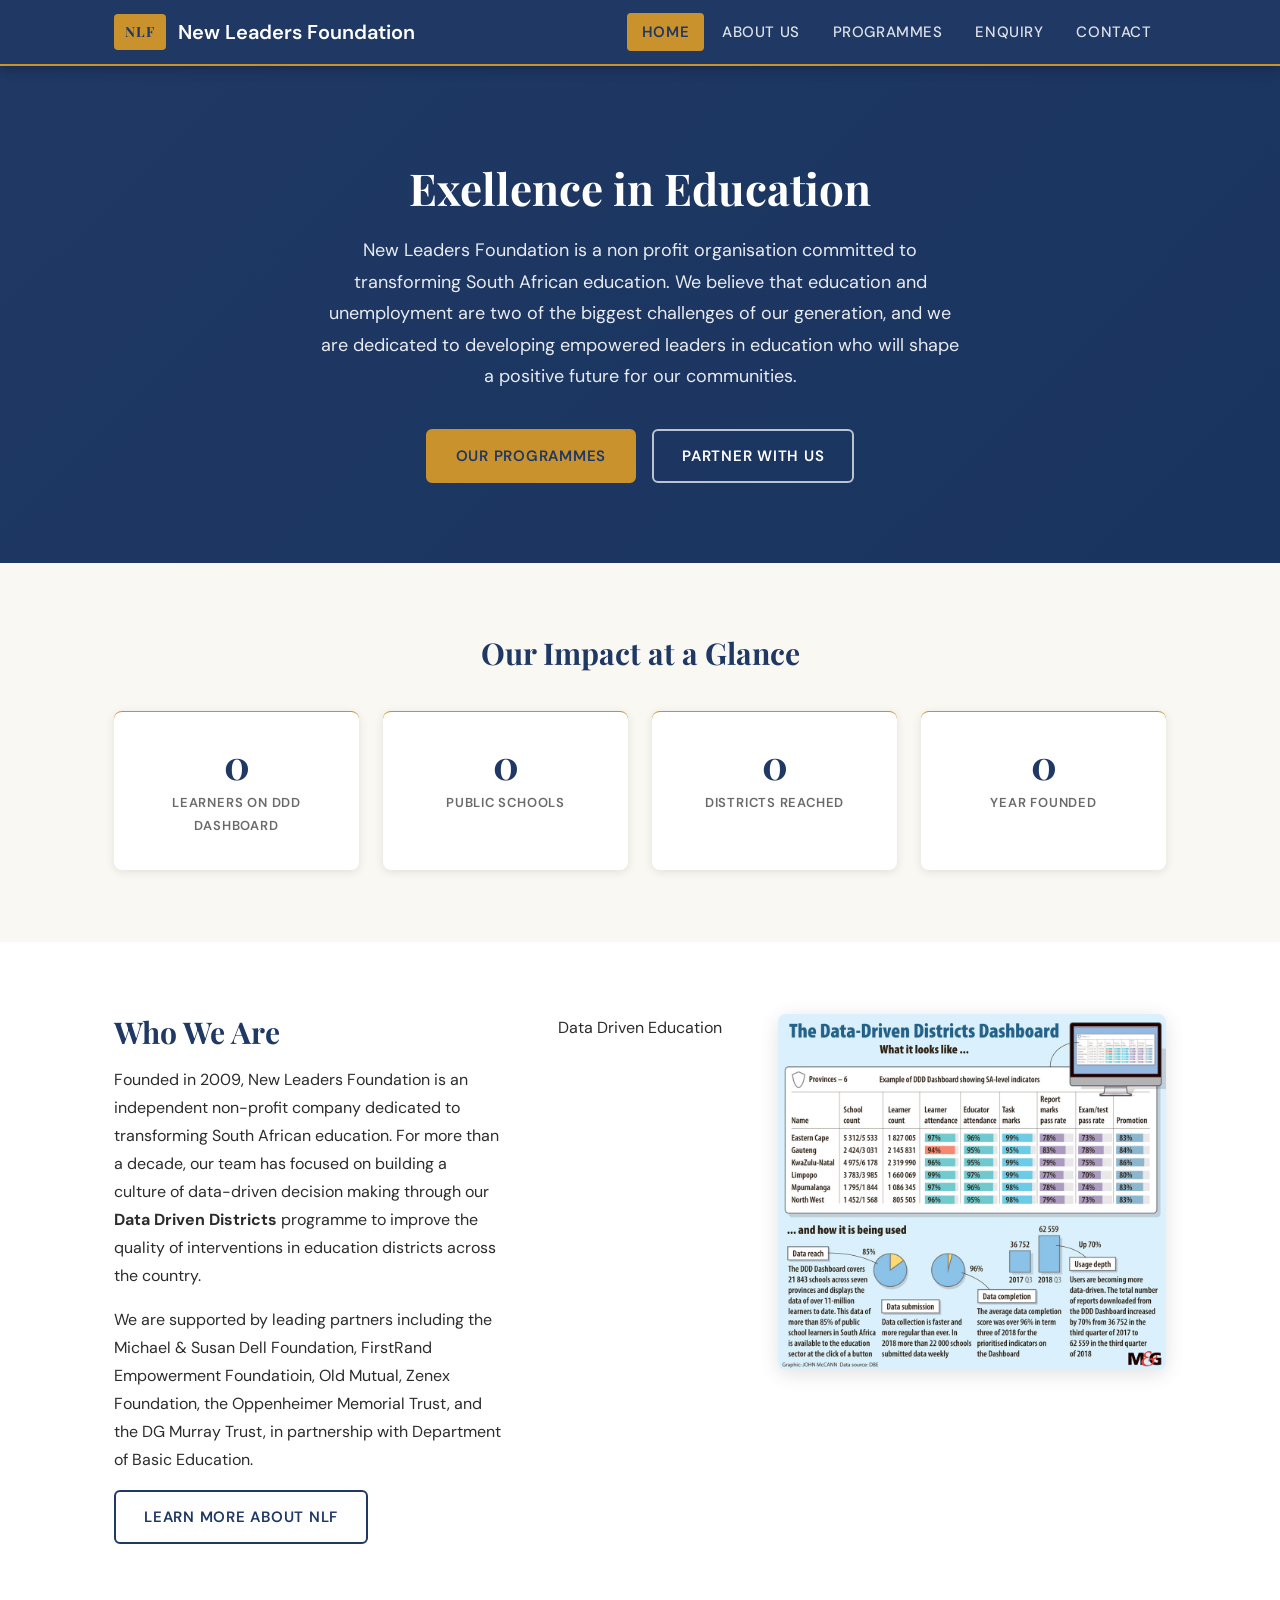
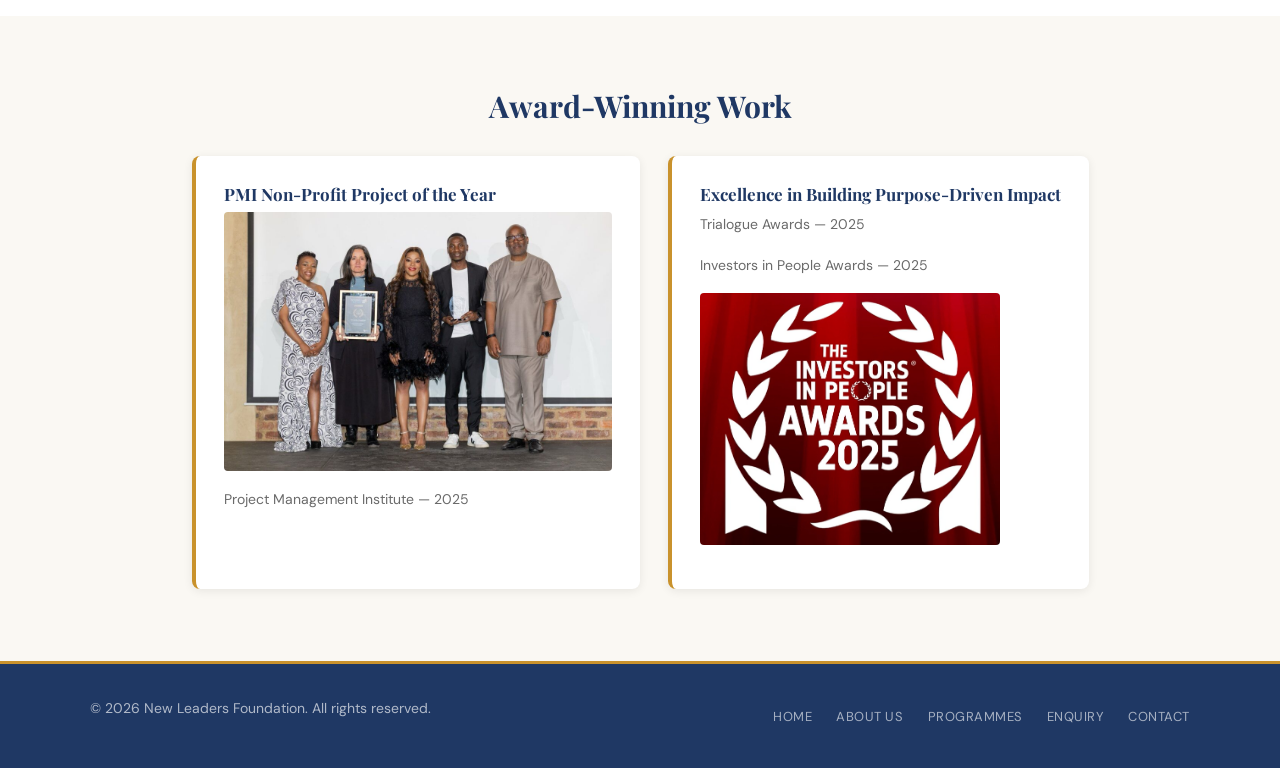
==== commit a024303a: "added the lightbox container to pages with images" ====
--- a/index.html
+++ b/index.html
@@ -26,7 +26,7 @@
         </a>
      
         <!-- Navigation menu with links to all pages -->
-        <nav aria-label="Main navigation">
+        <nav aria-label="Main-navigation">
           <ul class="nav-list">
             <li><a href="index.html" class="active">Home</a></li>
             <li><a href="about.html">About Us</a></li>
@@ -68,22 +68,22 @@
                 <div class="stats-grid">
         <!-- 11M figure from DDD case study on newleaders.co.za -->
          <div class="stat-card">
-         <span class="stat-number">11M+</span>
+         <span class="stat-number" data-target="11" data-suffix="M+">0</span>
          <span class="stat-label">Learners on DDD Dashboard</span>
         </div>
          <!-- 24 000 schools from Trialogue / NLF directory listing -->
                <div class="stat-card">
-              <span class="stat-number">24 000</span>
+              <span class="stat-number" data-target="24000">0</span>
               <span class="stat-label">Public Schools</span>
             </div>
             <!-- 40 districts stated on newleaders.co.za homepage -->
               <div class="stat-card">
-              <span class="stat-number">40</span>
+              <span class="stat-number" data-target="40">0</span>
               <span class="stat-label">Districts Reached</span>
               </div>
             <!-- Founded 2009, confirmed in PAIA manual and site -->
               <div class="stat-card">
-              <span class="stat-number">2009</span>
+              <span class="stat-number" data-target="2009">0</span>
               <span class="stat-label">Year Founded</span>
               </div>
             </div>
@@ -134,14 +134,14 @@
               <div class="award-cards">
                 <div class="award-card">
               <h3>PMI Non-Profit Project of the Year</h3>
-             <small><img src="img/PrestigeAwards.jpg" alt="PMI Non-Profit Project of the Year Award" width="400" height="300"></small>
+             <small><img src="img/PrestigeAwards.jpg" alt="PMI Non-Profit Project of the Year Award" width="400" height="300" data-lightbox="true"></small>
               <p>Project Management Institute &mdash; 2025</p>
               </div>
                <div class="award-card">
               <h3>Excellence in Building Purpose-Driven Impact</h3>
                <p>Trialogue Awards &mdash; 2025</p>
               <p>Investors in People Awards &mdash; 2025</p>
-                 <small><img src="img/award won.png" alt="Investors in People Awards" width="300" height="300"></small>
+                 <small><img src="img/award won.png" alt="Investors in People Awards" width="300" height="300" data-lightbox="true"></small>
                 </div>
               </div>
         </div>
@@ -168,5 +168,16 @@
 
     <!-- Scripts -->
     <script src="js/script.js"></script>
+
+    <div id="lightbox" style="display: none; position: fixed; top: 0; left: 0; width: 100%; height: 100%; background: rgba(0,0,0,0.8); z-index: 1000; align-items: center; justify-content: center; flex-direction: column;">
+    <span id="lightbox-close" style="color: white; font-size: 40px; position: absolute; top: 20px; right: 40px; cursor: pointer;">&times;</span>
+    <img id="lightbox-img" src="" alt="" style="max-width: 90%; max-height: 80%; border: 4px solid white;">
+</div>
+
+<style>
+    /* Add this quick style to make the lightbox display correctly when active */
+    #lightbox.active { display: flex !important; }
+</style>
+
 </body>
 </html>
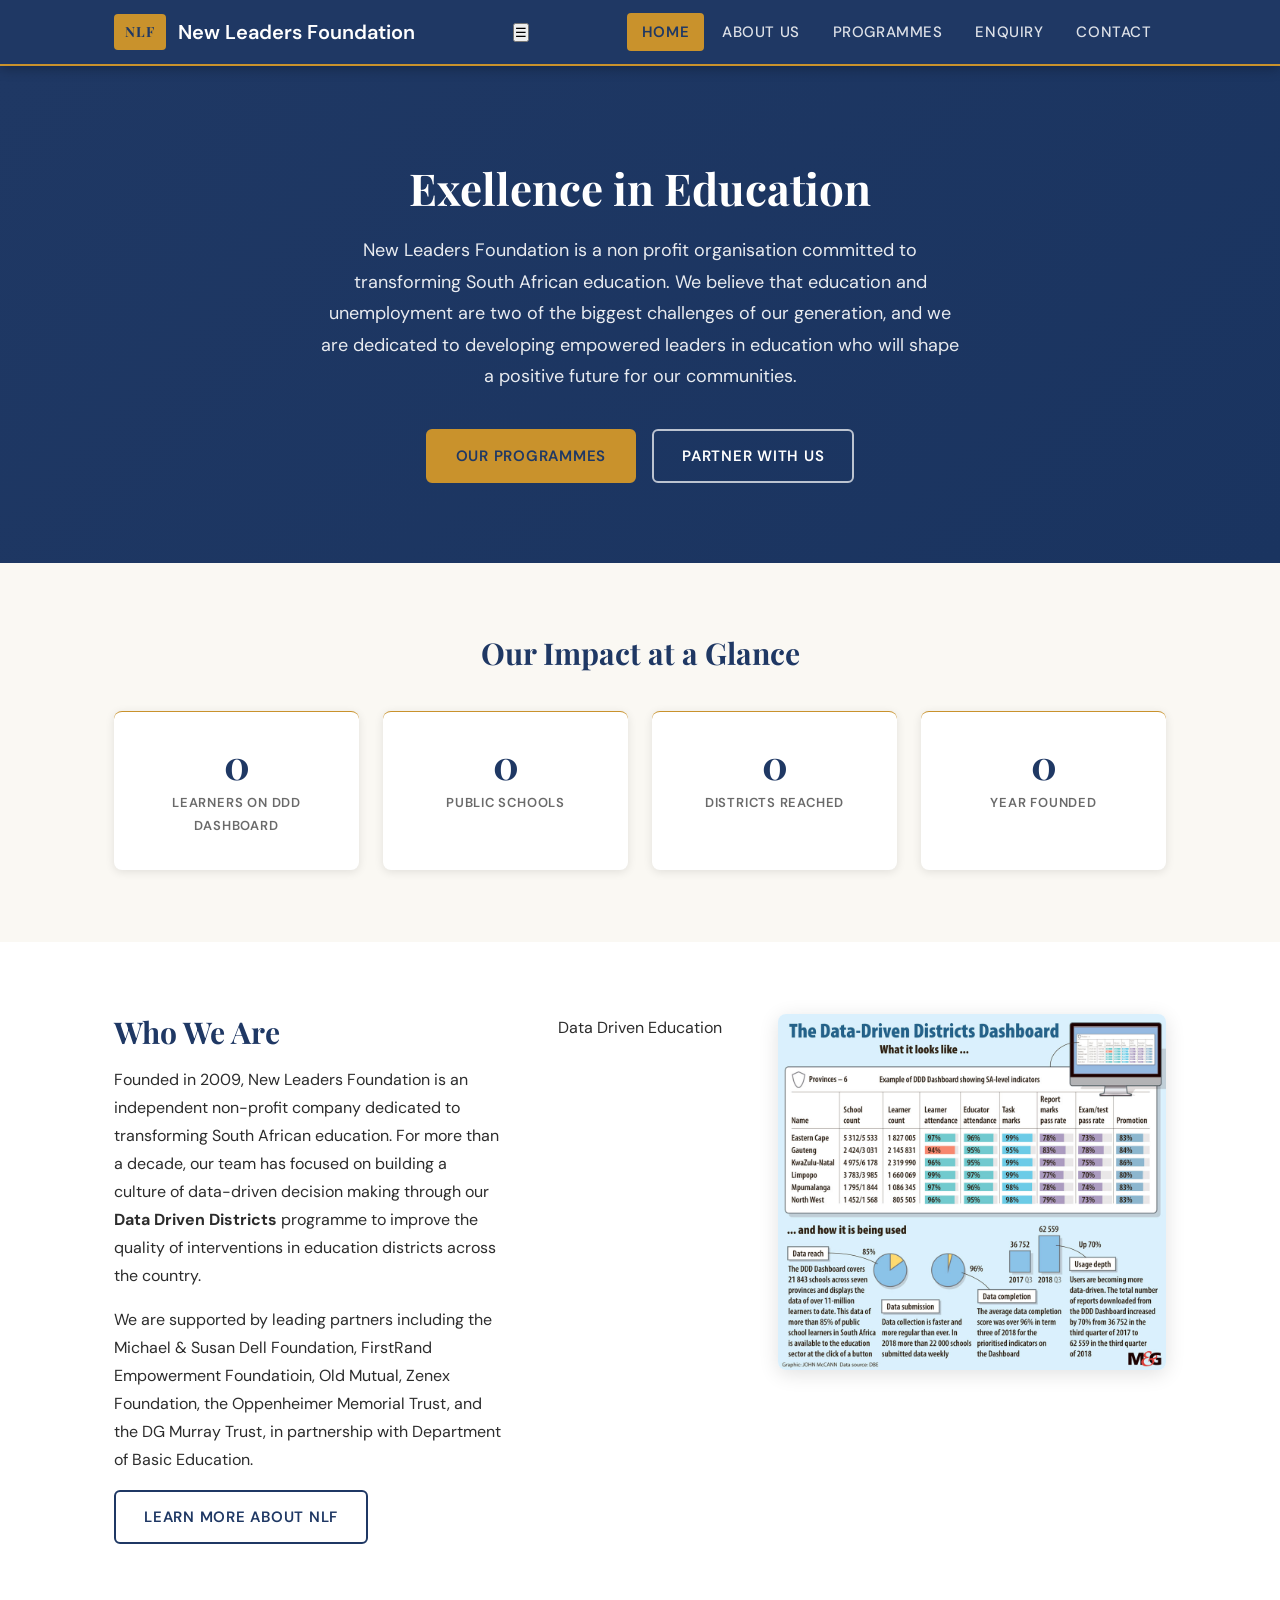
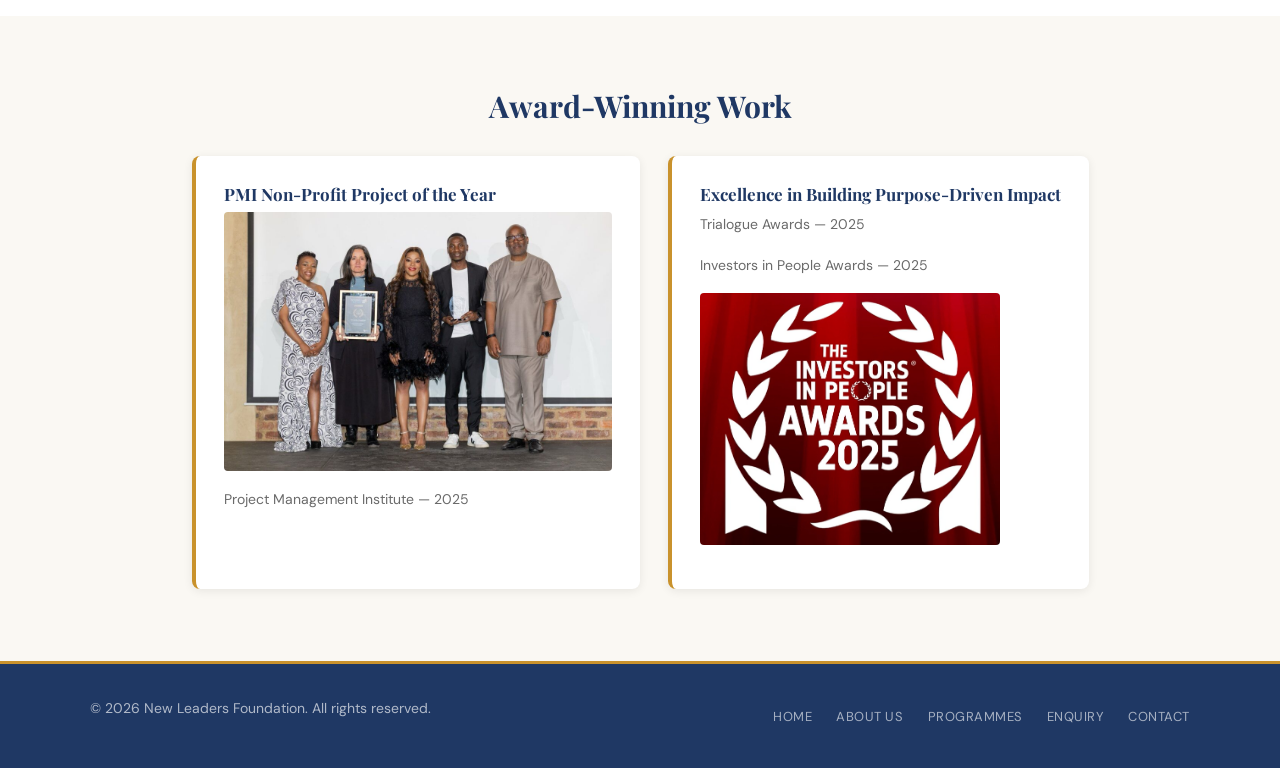
==== commit 6f16c4f3: "added hamburger" ====
--- a/index.html
+++ b/index.html
@@ -3,9 +3,7 @@
 <head>
     
     <meta charset="Utf-8">
-    
-    <meta name="viewport" content="width=device-width, initial-scale=1.0">
-      
+    <meta name="viewport" content="width=device-width, initial-scale=1.0"> 
     <meta name="description" content="This is the New Leaders Foundation website. We are a non profit organization dedicated to developing and aiding the next generation of leaders."/>
     <meta name="keywords" content="New Leaders Foundation, NLF, Data Driven Districts, DDD, education, South Africa, NPO, DBE"/>
     <meta name="author" content="New Leaders Foundation"/>
@@ -24,9 +22,11 @@
         <span class="logo-badge">NLF</span>
         <span class="logo-name">New Leaders Foundation</span>
         </a>
-     
+
+      <button id="hamburger" aria-label="Toggle navigation" aria-expanded="false">☰</button>
+
         <!-- Navigation menu with links to all pages -->
-        <nav aria-label="Main-navigation">
+        <nav aria-label="Main navigation">
           <ul class="nav-list">
             <li><a href="index.html" class="active">Home</a></li>
             <li><a href="about.html">About Us</a></li>
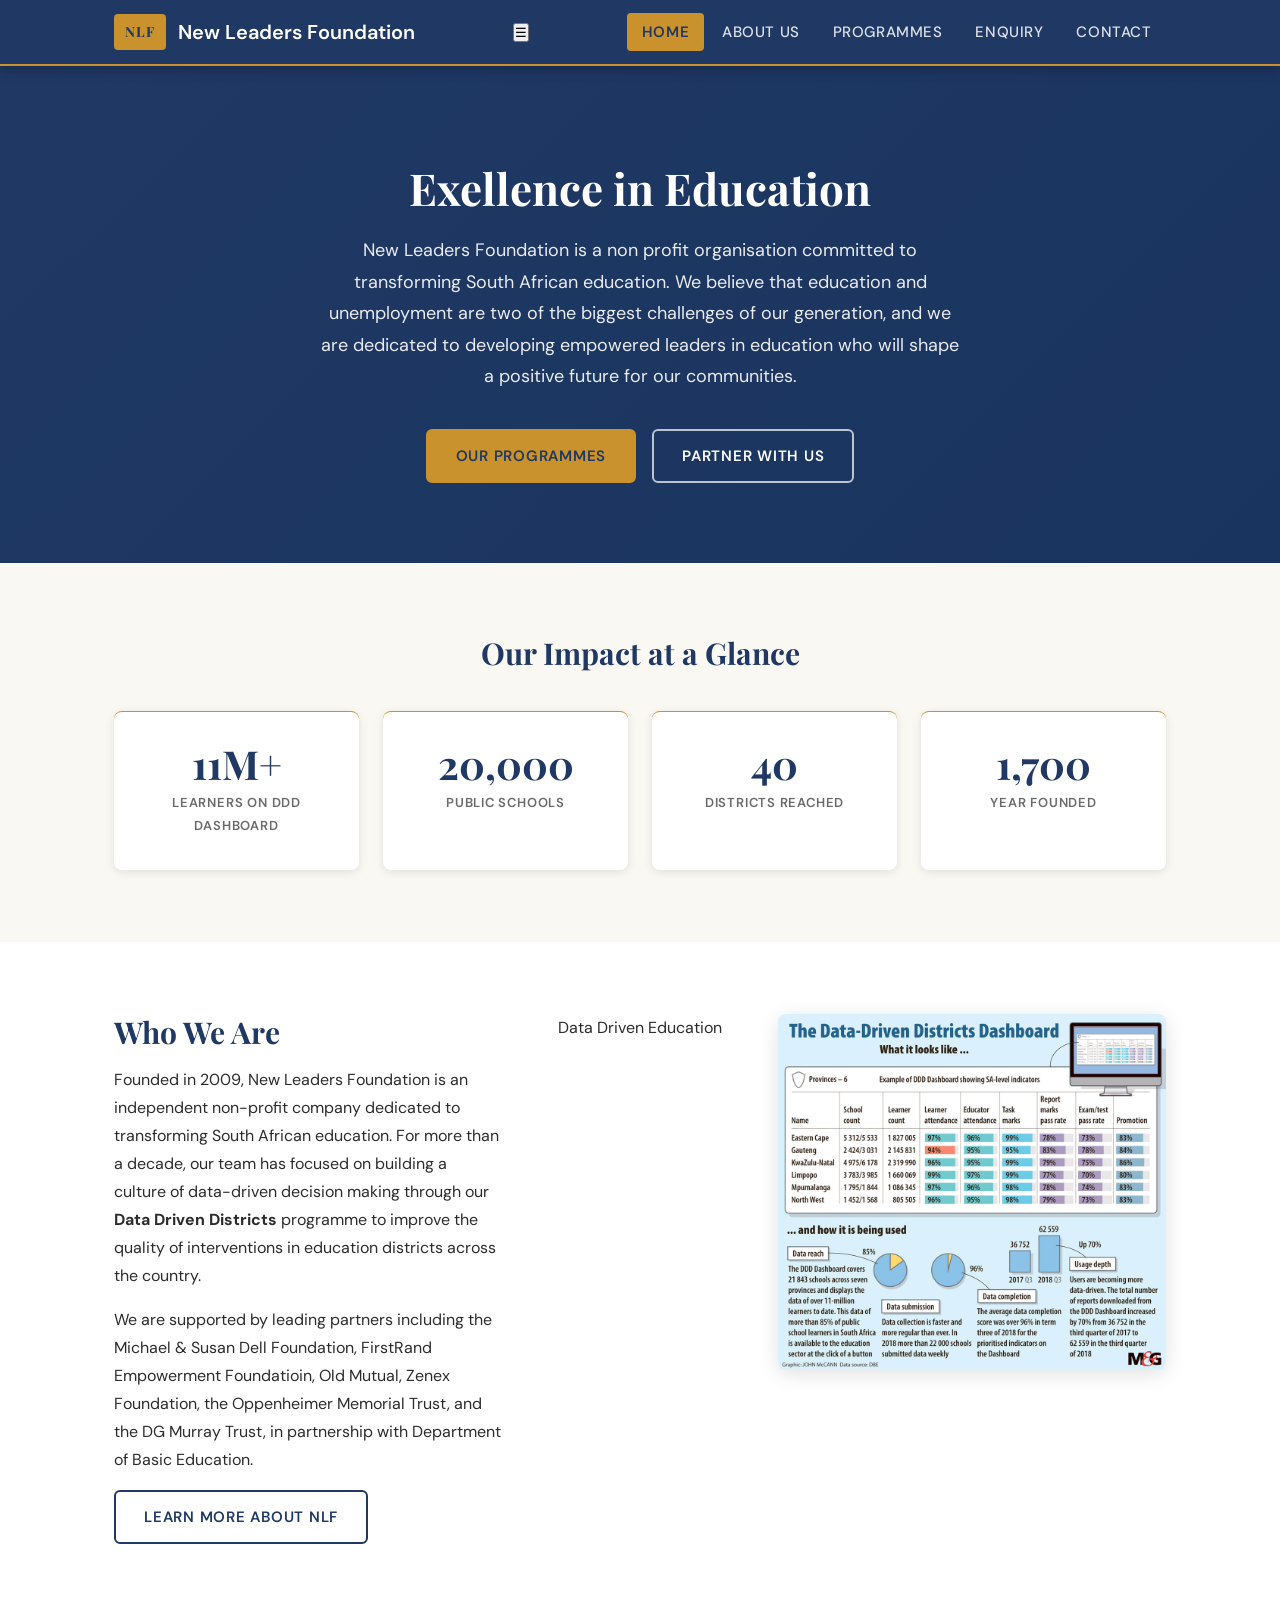
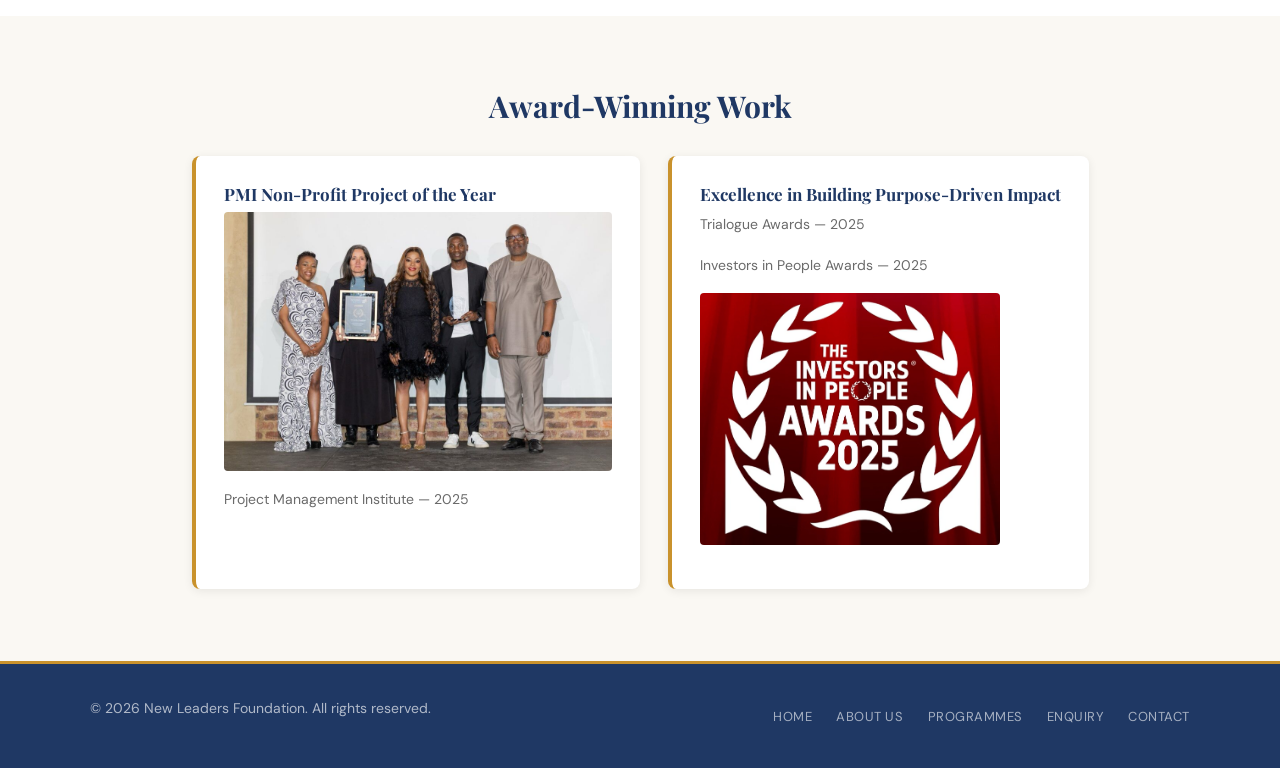
==== commit c8a912d1: "inserting data-suffix="" to places forgotten" ====
--- a/index.html
+++ b/index.html
@@ -73,17 +73,17 @@
         </div>
          <!-- 24 000 schools from Trialogue / NLF directory listing -->
                <div class="stat-card">
-              <span class="stat-number" data-target="24000">0</span>
+              <span class="stat-number" data-target="24000" data-suffix="">0</span>
               <span class="stat-label">Public Schools</span>
             </div>
             <!-- 40 districts stated on newleaders.co.za homepage -->
               <div class="stat-card">
-              <span class="stat-number" data-target="40">0</span>
+              <span class="stat-number" data-target="40" data-suffix="">0</span>
               <span class="stat-label">Districts Reached</span>
               </div>
             <!-- Founded 2009, confirmed in PAIA manual and site -->
               <div class="stat-card">
-              <span class="stat-number" data-target="2009">0</span>
+              <span class="stat-number" data-target="2009" data-suffix="">0</span>
               <span class="stat-label">Year Founded</span>
               </div>
             </div>
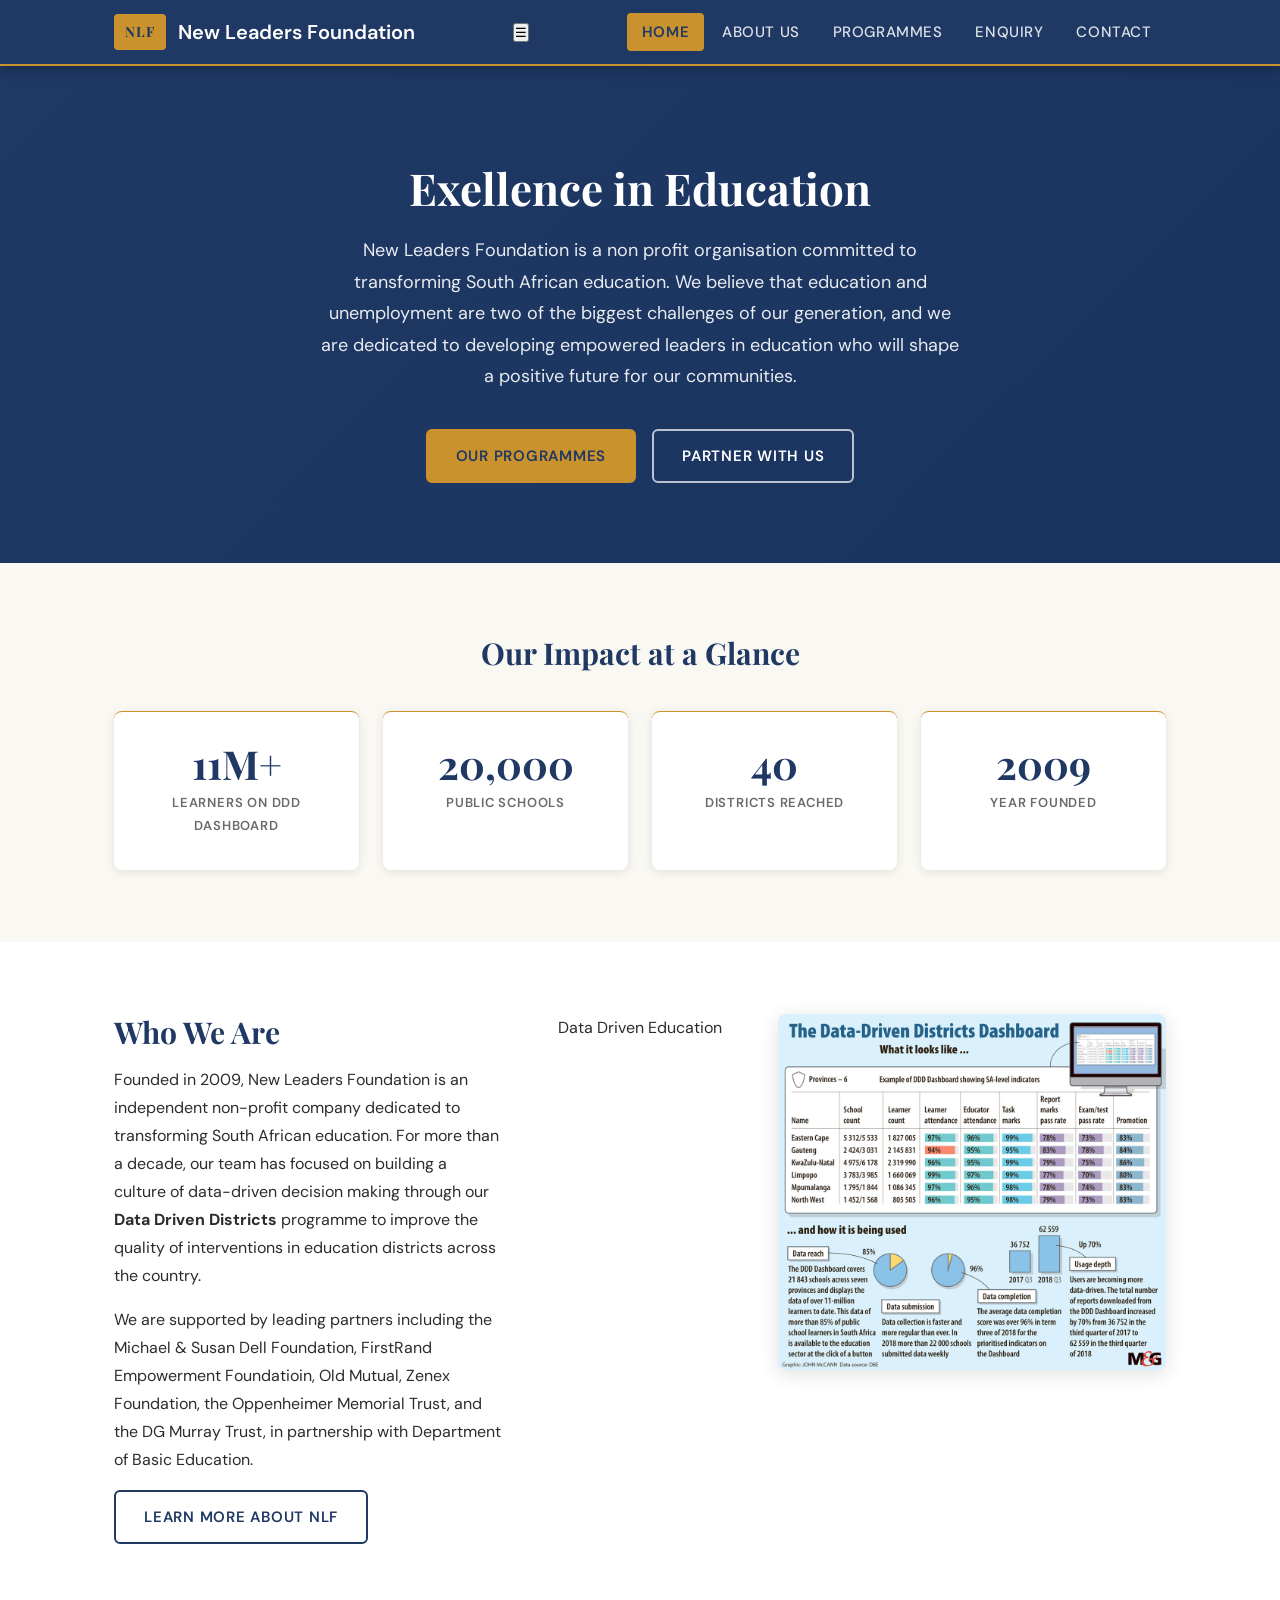
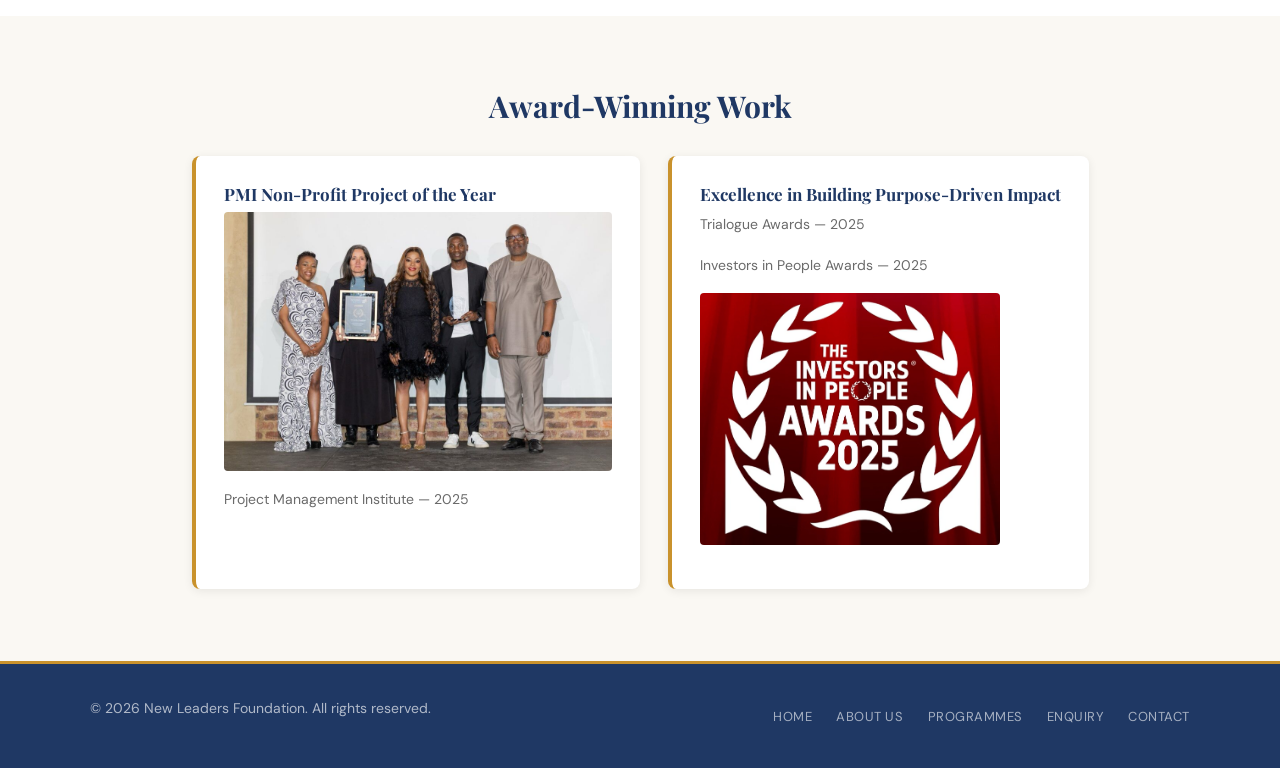
==== commit 53528062: "fixed the year founded since it does not change at all" ====
--- a/index.html
+++ b/index.html
@@ -83,7 +83,7 @@
               </div>
             <!-- Founded 2009, confirmed in PAIA manual and site -->
               <div class="stat-card">
-              <span class="stat-number" data-target="2009" data-suffix="">0</span>
+              <span class="stat-number">2009</span>
               <span class="stat-label">Year Founded</span>
               </div>
             </div>
